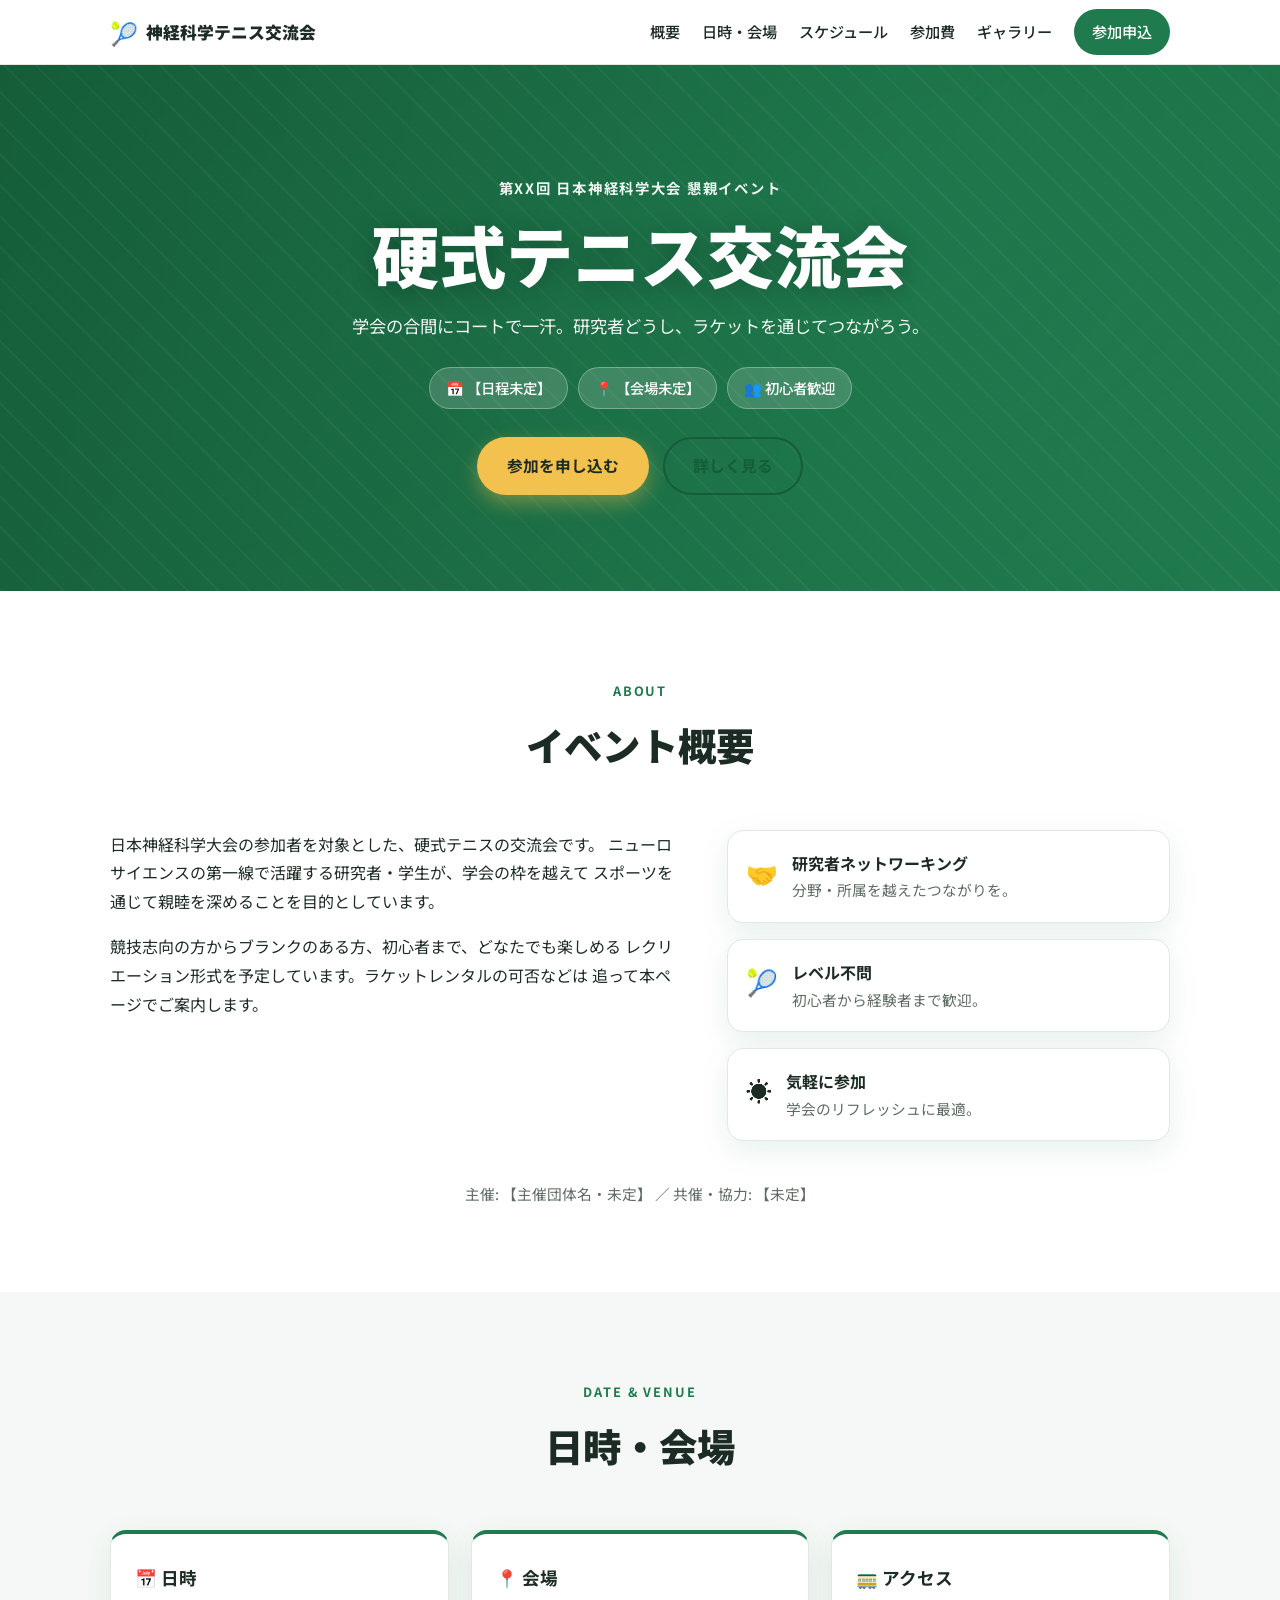
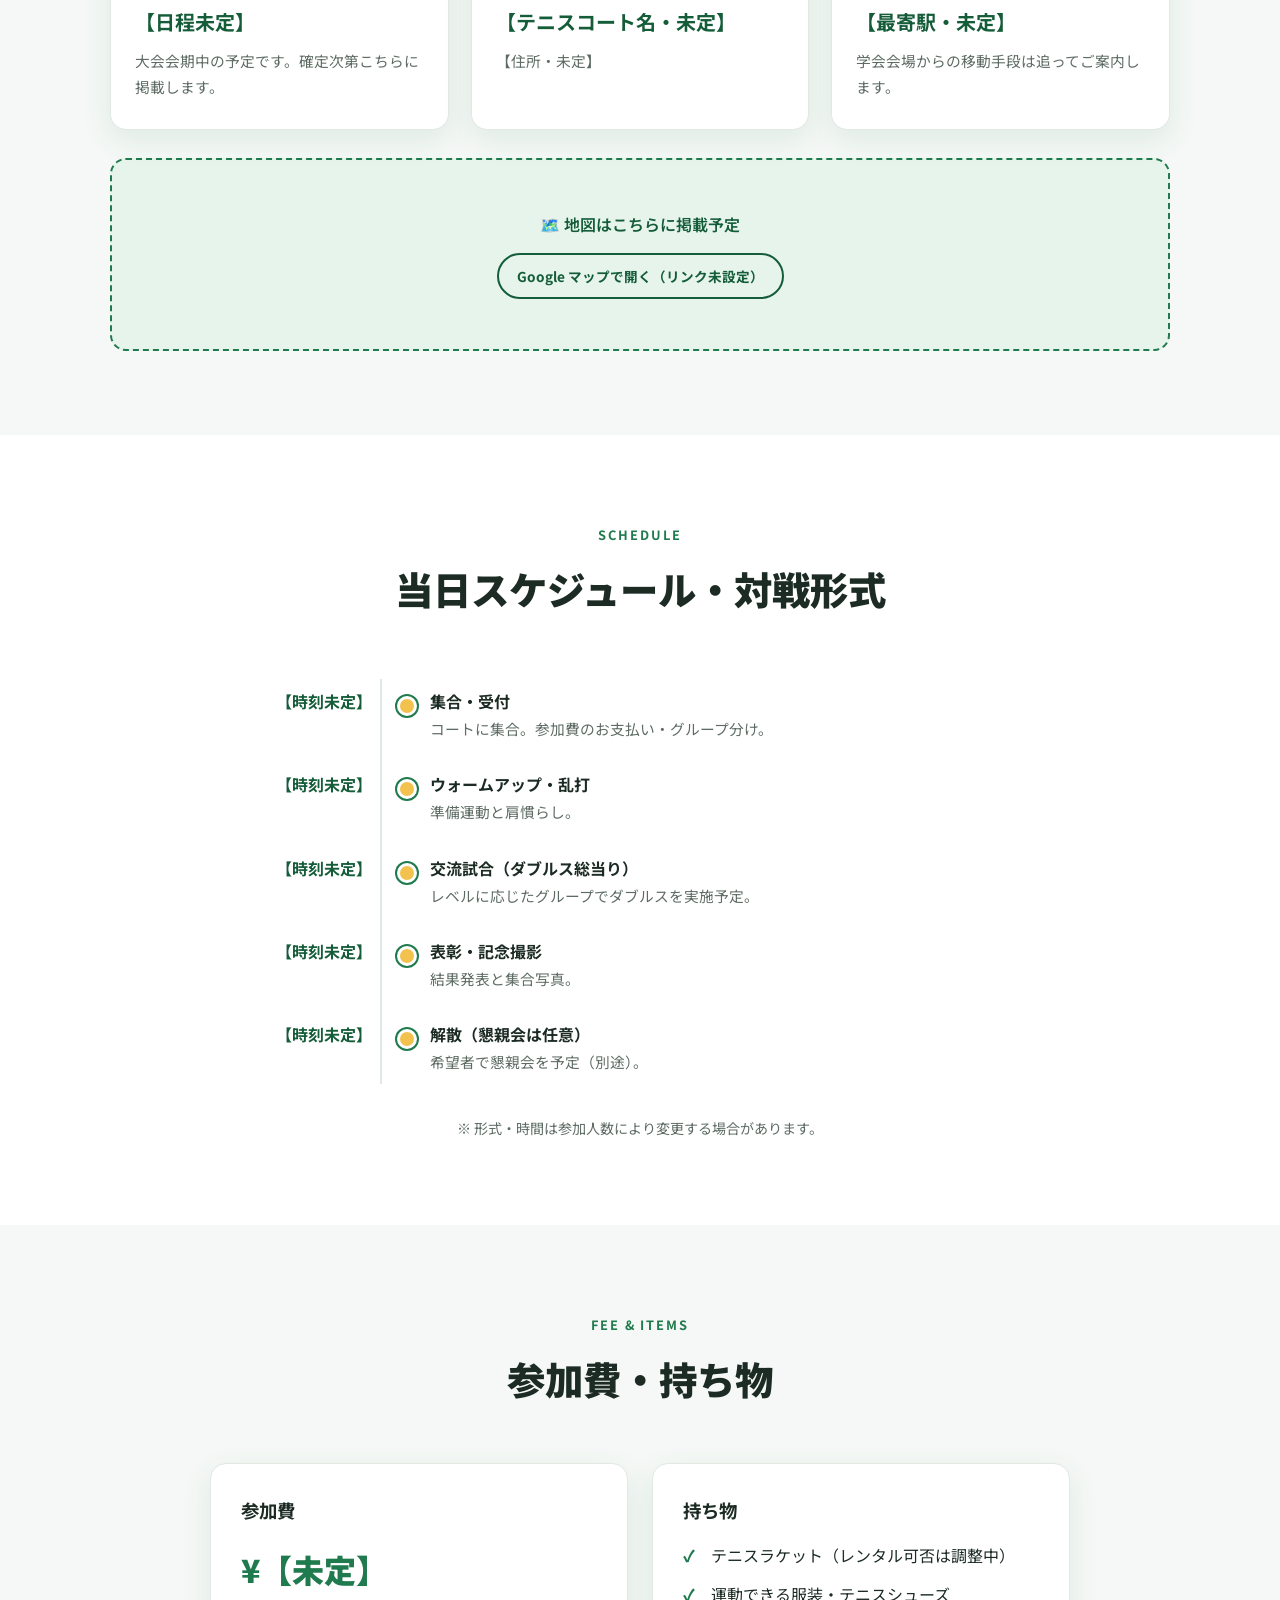
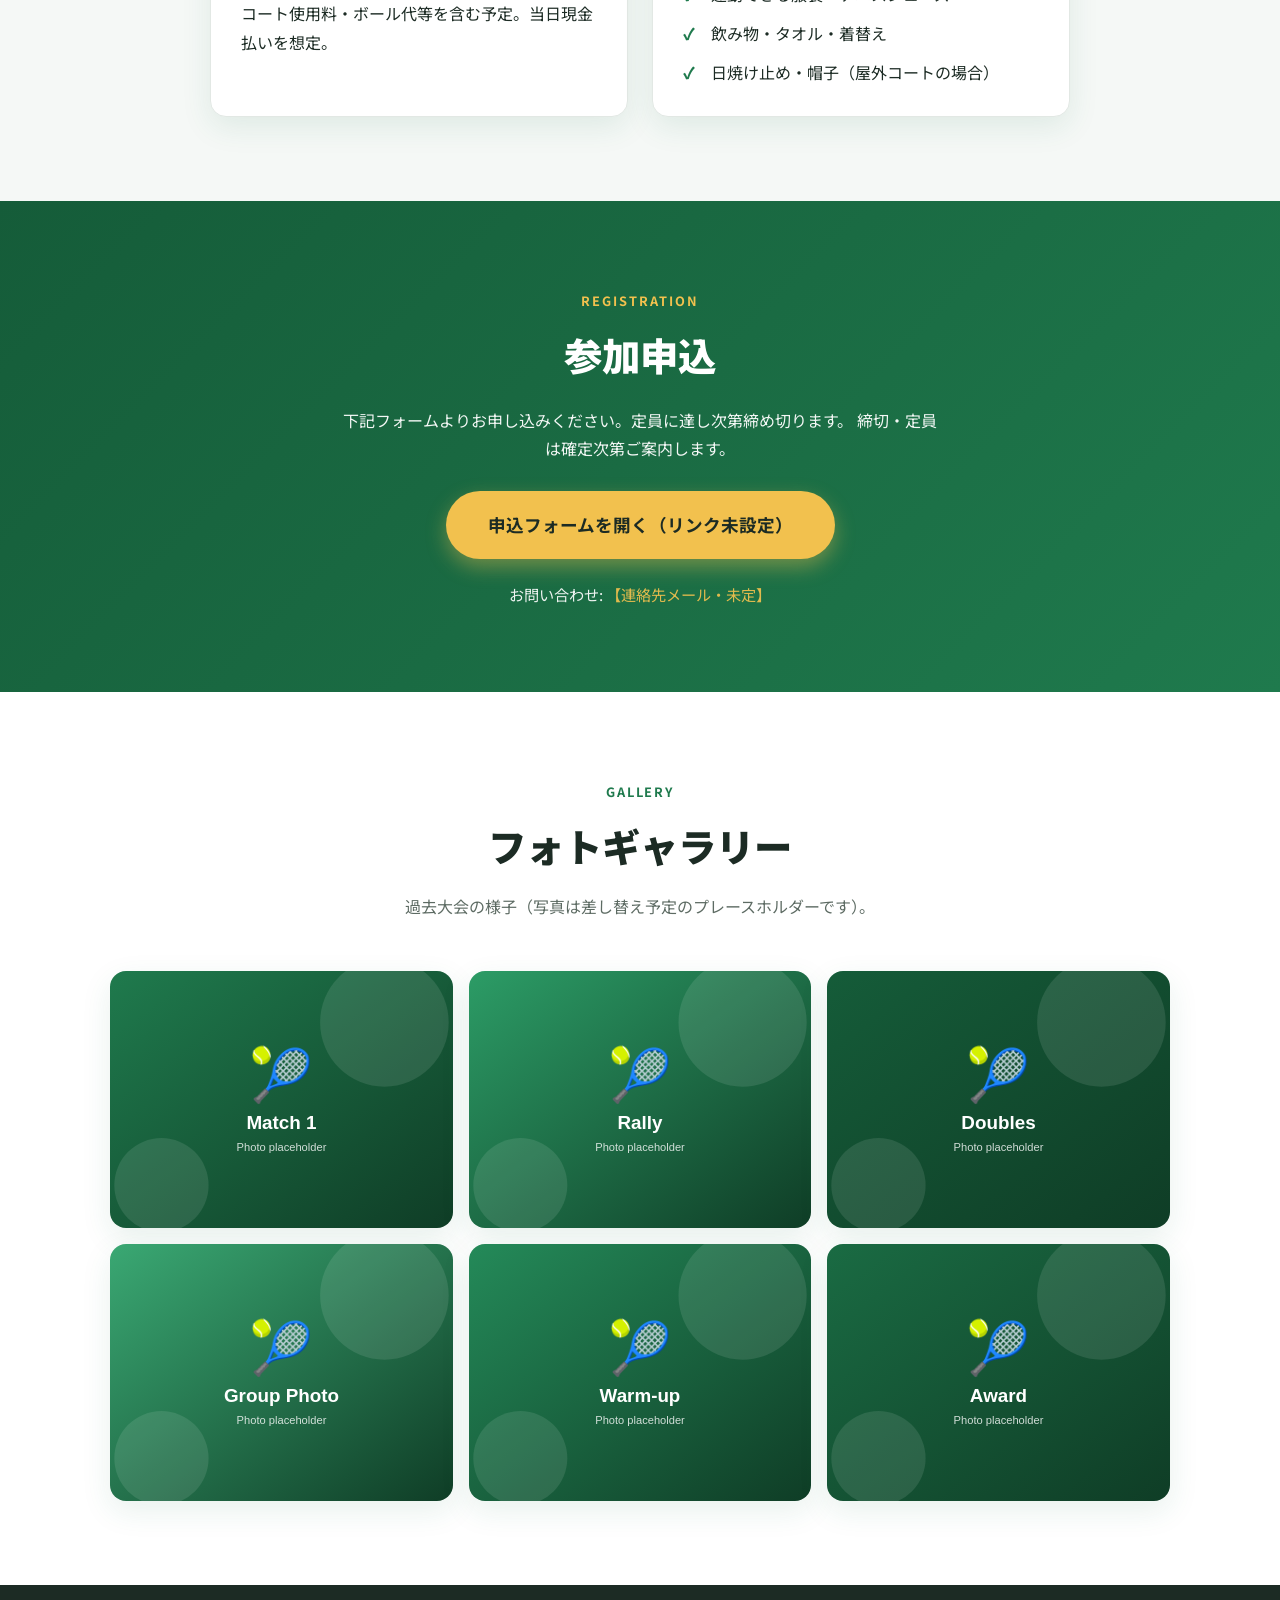
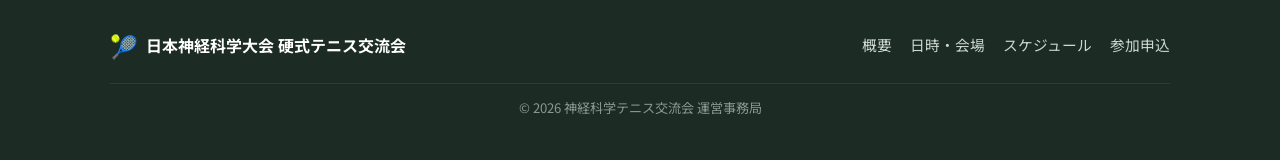
==== index.html @ 487764d1 "Initial site: JNS tennis exchange event HP" ====
<!DOCTYPE html>
<html lang="ja">
<head>
  <meta charset="UTF-8" />
  <meta name="viewport" content="width=device-width, initial-scale=1.0" />
  <meta name="description" content="日本神経科学大会 硬式テニス交流会の公式案内ページ。日時・会場・参加申込はこちらから。" />
  <title>日本神経科学大会 硬式テニス交流会</title>
  <link rel="preconnect" href="https://fonts.googleapis.com" />
  <link rel="preconnect" href="https://fonts.gstatic.com" crossorigin />
  <link href="https://fonts.googleapis.com/css2?family=Noto+Sans+JP:wght@400;500;700;900&display=swap" rel="stylesheet" />
  <link rel="stylesheet" href="css/style.css" />
</head>
<body>
  <!-- ===== Header / Nav ===== -->
  <header class="site-header" id="top">
    <div class="container nav-bar">
      <a href="#top" class="brand">
        <span class="brand-mark">🎾</span>
        <span class="brand-text">神経科学テニス交流会</span>
      </a>
      <button class="nav-toggle" id="navToggle" aria-label="メニューを開く" aria-expanded="false">
        <span></span><span></span><span></span>
      </button>
      <nav class="nav-menu" id="navMenu">
        <a href="#about">概要</a>
        <a href="#access">日時・会場</a>
        <a href="#schedule">スケジュール</a>
        <a href="#fee">参加費</a>
        <a href="#gallery">ギャラリー</a>
        <a href="#register" class="nav-cta">参加申込</a>
      </nav>
    </div>
  </header>

  <!-- ===== Hero ===== -->
  <section class="hero">
    <div class="hero-overlay"></div>
    <div class="container hero-content">
      <p class="hero-kicker">第XX回 日本神経科学大会 懇親イベント</p>
      <h1 class="hero-title">硬式テニス交流会</h1>
      <p class="hero-sub">学会の合間にコートで一汗。研究者どうし、ラケットを通じてつながろう。</p>
      <div class="hero-meta">
        <span class="hero-chip">📅 【日程未定】</span>
        <span class="hero-chip">📍 【会場未定】</span>
        <span class="hero-chip">👥 初心者歓迎</span>
      </div>
      <div class="hero-actions">
        <a href="#register" class="btn btn-primary">参加を申し込む</a>
        <a href="#about" class="btn btn-ghost">詳しく見る</a>
      </div>
    </div>
  </section>

  <main>
    <!-- ===== About ===== -->
    <section id="about" class="section">
      <div class="container">
        <div class="section-head">
          <span class="section-label">About</span>
          <h2 class="section-title">イベント概要</h2>
        </div>
        <div class="about-grid">
          <div class="about-lead">
            <p>
              日本神経科学大会の参加者を対象とした、硬式テニスの交流会です。
              ニューロサイエンスの第一線で活躍する研究者・学生が、学会の枠を越えて
              スポーツを通じて親睦を深めることを目的としています。
            </p>
            <p>
              競技志向の方からブランクのある方、初心者まで、どなたでも楽しめる
              レクリエーション形式を予定しています。ラケットレンタルの可否などは
              追って本ページでご案内します。
            </p>
          </div>
          <ul class="about-points">
            <li><span class="point-ico">🤝</span><div><strong>研究者ネットワーキング</strong><p>分野・所属を越えたつながりを。</p></div></li>
            <li><span class="point-ico">🎾</span><div><strong>レベル不問</strong><p>初心者から経験者まで歓迎。</p></div></li>
            <li><span class="point-ico">☀️</span><div><strong>気軽に参加</strong><p>学会のリフレッシュに最適。</p></div></li>
          </ul>
        </div>
        <p class="organizer">主催: 【主催団体名・未定】 ／ 共催・協力: 【未定】</p>
      </div>
    </section>

    <!-- ===== Date & Venue ===== -->
    <section id="access" class="section section-alt">
      <div class="container">
        <div class="section-head">
          <span class="section-label">Date &amp; Venue</span>
          <h2 class="section-title">日時・会場</h2>
        </div>
        <div class="info-cards">
          <div class="info-card">
            <h3>📅 日時</h3>
            <p class="info-big">【日程未定】</p>
            <p>大会会期中の予定です。確定次第こちらに掲載します。</p>
          </div>
          <div class="info-card">
            <h3>📍 会場</h3>
            <p class="info-big">【テニスコート名・未定】</p>
            <p>【住所・未定】</p>
          </div>
          <div class="info-card">
            <h3>🚃 アクセス</h3>
            <p class="info-big">【最寄駅・未定】</p>
            <p>学会会場からの移動手段は追ってご案内します。</p>
          </div>
        </div>
        <div class="map-frame">
          <div class="map-placeholder">
            <span>🗺️ 地図はこちらに掲載予定</span>
            <a href="#" class="btn btn-ghost btn-sm" data-placeholder>Google マップで開く（リンク未設定）</a>
          </div>
        </div>
      </div>
    </section>

    <!-- ===== Schedule ===== -->
    <section id="schedule" class="section">
      <div class="container">
        <div class="section-head">
          <span class="section-label">Schedule</span>
          <h2 class="section-title">当日スケジュール・対戦形式</h2>
        </div>
        <ol class="timeline">
          <li>
            <span class="tl-time">【時刻未定】</span>
            <div class="tl-body"><strong>集合・受付</strong><p>コートに集合。参加費のお支払い・グループ分け。</p></div>
          </li>
          <li>
            <span class="tl-time">【時刻未定】</span>
            <div class="tl-body"><strong>ウォームアップ・乱打</strong><p>準備運動と肩慣らし。</p></div>
          </li>
          <li>
            <span class="tl-time">【時刻未定】</span>
            <div class="tl-body"><strong>交流試合（ダブルス総当り）</strong><p>レベルに応じたグループでダブルスを実施予定。</p></div>
          </li>
          <li>
            <span class="tl-time">【時刻未定】</span>
            <div class="tl-body"><strong>表彰・記念撮影</strong><p>結果発表と集合写真。</p></div>
          </li>
          <li>
            <span class="tl-time">【時刻未定】</span>
            <div class="tl-body"><strong>解散（懇親会は任意）</strong><p>希望者で懇親会を予定（別途）。</p></div>
          </li>
        </ol>
        <p class="note">※ 形式・時間は参加人数により変更する場合があります。</p>
      </div>
    </section>

    <!-- ===== Fee ===== -->
    <section id="fee" class="section section-alt">
      <div class="container">
        <div class="section-head">
          <span class="section-label">Fee &amp; Items</span>
          <h2 class="section-title">参加費・持ち物</h2>
        </div>
        <div class="fee-grid">
          <div class="fee-card">
            <h3>参加費</h3>
            <p class="fee-amount">¥【未定】</p>
            <p>コート使用料・ボール代等を含む予定。当日現金払いを想定。</p>
          </div>
          <div class="fee-card">
            <h3>持ち物</h3>
            <ul class="check-list">
              <li>テニスラケット（レンタル可否は調整中）</li>
              <li>運動できる服装・テニスシューズ</li>
              <li>飲み物・タオル・着替え</li>
              <li>日焼け止め・帽子（屋外コートの場合）</li>
            </ul>
          </div>
        </div>
      </div>
    </section>

    <!-- ===== Register ===== -->
    <section id="register" class="section section-cta">
      <div class="container register-inner">
        <span class="section-label light">Registration</span>
        <h2 class="section-title light">参加申込</h2>
        <p class="register-lead">
          下記フォームよりお申し込みください。定員に達し次第締め切ります。
          締切・定員は確定次第ご案内します。
        </p>
        <a href="#" class="btn btn-primary btn-lg" data-placeholder>申込フォームを開く（リンク未設定）</a>
        <p class="contact">
          お問い合わせ: <a href="mailto:example@example.com" data-placeholder>【連絡先メール・未定】</a>
        </p>
      </div>
    </section>

    <!-- ===== Gallery ===== -->
    <section id="gallery" class="section">
      <div class="container">
        <div class="section-head">
          <span class="section-label">Gallery</span>
          <h2 class="section-title">フォトギャラリー</h2>
          <p class="section-desc">過去大会の様子（写真は差し替え予定のプレースホルダーです）。</p>
        </div>
        <div class="gallery-grid">
          <button class="gallery-item" data-full="images/gallery-1.svg"><img src="images/gallery-1.svg" alt="過去大会の様子1" loading="lazy" /></button>
          <button class="gallery-item" data-full="images/gallery-2.svg"><img src="images/gallery-2.svg" alt="過去大会の様子2" loading="lazy" /></button>
          <button class="gallery-item" data-full="images/gallery-3.svg"><img src="images/gallery-3.svg" alt="過去大会の様子3" loading="lazy" /></button>
          <button class="gallery-item" data-full="images/gallery-4.svg"><img src="images/gallery-4.svg" alt="過去大会の様子4" loading="lazy" /></button>
          <button class="gallery-item" data-full="images/gallery-5.svg"><img src="images/gallery-5.svg" alt="過去大会の様子5" loading="lazy" /></button>
          <button class="gallery-item" data-full="images/gallery-6.svg"><img src="images/gallery-6.svg" alt="過去大会の様子6" loading="lazy" /></button>
        </div>
      </div>
    </section>
  </main>

  <!-- ===== Footer ===== -->
  <footer class="site-footer">
    <div class="container footer-inner">
      <div class="footer-brand">
        <span class="brand-mark">🎾</span>
        <span>日本神経科学大会 硬式テニス交流会</span>
      </div>
      <nav class="footer-nav">
        <a href="#about">概要</a>
        <a href="#access">日時・会場</a>
        <a href="#schedule">スケジュール</a>
        <a href="#register">参加申込</a>
      </nav>
      <p class="copyright">&copy; <span id="year"></span> 神経科学テニス交流会 運営事務局</p>
    </div>
  </footer>

  <!-- ===== Lightbox ===== -->
  <div class="lightbox" id="lightbox" aria-hidden="true">
    <button class="lightbox-close" id="lightboxClose" aria-label="閉じる">&times;</button>
    <img src="" alt="拡大表示" id="lightboxImg" />
  </div>

  <script src="js/main.js"></script>
</body>
</html>
---- css/style.css ----
:root {
  --green: #1f7a4d;
  --green-dark: #155c39;
  --green-light: #e6f4ec;
  --accent: #f2c14e;
  --accent-dark: #e0a92e;
  --ink: #1c2b24;
  --muted: #5d6b63;
  --bg: #ffffff;
  --bg-alt: #f5f8f6;
  --line: #e2e8e4;
  --radius: 16px;
  --shadow: 0 10px 30px rgba(31, 122, 77, 0.10);
  --maxw: 1100px;
}

* { box-sizing: border-box; margin: 0; padding: 0; }

html { scroll-behavior: smooth; scroll-padding-top: 72px; }

body {
  font-family: "Noto Sans JP", system-ui, sans-serif;
  color: var(--ink);
  background: var(--bg);
  line-height: 1.8;
  -webkit-font-smoothing: antialiased;
}

img { max-width: 100%; display: block; }
a { color: var(--green); text-decoration: none; }

.container { width: 100%; max-width: var(--maxw); margin: 0 auto; padding: 0 20px; }

/* ===== Buttons ===== */
.btn {
  display: inline-flex; align-items: center; justify-content: center;
  gap: 8px; padding: 13px 28px; border-radius: 999px;
  font-weight: 700; font-size: 0.98rem; cursor: pointer;
  border: 2px solid transparent; transition: transform .15s ease, box-shadow .15s ease, background .15s ease;
}
.btn:hover { transform: translateY(-2px); }
.btn-primary { background: var(--accent); color: var(--ink); box-shadow: 0 8px 20px rgba(242, 193, 78, .4); }
.btn-primary:hover { background: var(--accent-dark); }
.btn-ghost { background: transparent; border-color: currentColor; color: var(--green-dark); }
.btn-ghost:hover { background: var(--green-light); }
.btn-lg { padding: 16px 40px; font-size: 1.1rem; }
.btn-sm { padding: 9px 18px; font-size: 0.85rem; }

/* ===== Header ===== */
.site-header {
  position: sticky; top: 0; z-index: 50;
  background: rgba(255, 255, 255, .92);
  backdrop-filter: blur(10px);
  border-bottom: 1px solid var(--line);
}
.nav-bar { display: flex; align-items: center; justify-content: space-between; height: 64px; }
.brand { display: flex; align-items: center; gap: 8px; font-weight: 900; color: var(--ink); font-size: 1.05rem; }
.brand-mark { font-size: 1.4rem; }
.nav-menu { display: flex; align-items: center; gap: 22px; }
.nav-menu a { color: var(--ink); font-weight: 500; font-size: 0.95rem; }
.nav-menu a:hover { color: var(--green); }
.nav-cta {
  background: var(--green); color: #fff !important; padding: 9px 18px; border-radius: 999px;
}
.nav-cta:hover { background: var(--green-dark); }

.nav-toggle { display: none; flex-direction: column; gap: 5px; background: none; border: 0; cursor: pointer; padding: 8px; }
.nav-toggle span { width: 24px; height: 2px; background: var(--ink); border-radius: 2px; transition: .25s; }
.nav-toggle.open span:nth-child(1) { transform: translateY(7px) rotate(45deg); }
.nav-toggle.open span:nth-child(2) { opacity: 0; }
.nav-toggle.open span:nth-child(3) { transform: translateY(-7px) rotate(-45deg); }

/* ===== Hero ===== */
.hero {
  position: relative; color: #fff; text-align: center;
  background:
    linear-gradient(135deg, rgba(21, 92, 57, .85), rgba(31, 122, 77, .7)),
    radial-gradient(circle at 70% 20%, #2c9c66, #155c39);
  padding: 110px 0 96px;
  overflow: hidden;
}
.hero::after {
  content: ""; position: absolute; inset: 0;
  background-image:
    repeating-linear-gradient(45deg, rgba(255,255,255,.04) 0 2px, transparent 2px 22px);
  pointer-events: none;
}
.hero-content { position: relative; z-index: 1; }
.hero-kicker { letter-spacing: .12em; font-weight: 700; opacity: .92; margin-bottom: 14px; font-size: .9rem; }
.hero-title {
  font-size: clamp(2.4rem, 7vw, 4.2rem); font-weight: 900; line-height: 1.15;
  text-shadow: 0 4px 24px rgba(0,0,0,.25);
}
.hero-sub { margin: 18px auto 0; max-width: 620px; font-size: 1.08rem; opacity: .95; }
.hero-meta { display: flex; flex-wrap: wrap; gap: 10px; justify-content: center; margin: 26px 0 6px; }
.hero-chip {
  background: rgba(255,255,255,.16); border: 1px solid rgba(255,255,255,.3);
  padding: 7px 16px; border-radius: 999px; font-size: .9rem; font-weight: 500;
}
.hero-actions { display: flex; gap: 14px; justify-content: center; flex-wrap: wrap; margin-top: 28px; }

/* ===== Sections ===== */
.section { padding: 84px 0; }
.section-alt { background: var(--bg-alt); }
.section-head { text-align: center; max-width: 700px; margin: 0 auto 50px; }
.section-label {
  display: inline-block; letter-spacing: .15em; text-transform: uppercase;
  color: var(--green); font-weight: 700; font-size: .8rem; margin-bottom: 8px;
}
.section-label.light { color: var(--accent); }
.section-title { font-size: clamp(1.7rem, 4vw, 2.4rem); font-weight: 900; }
.section-title.light { color: #fff; }
.section-desc { color: var(--muted); margin-top: 12px; }

/* ===== About ===== */
.about-grid { display: grid; grid-template-columns: 1.3fr 1fr; gap: 40px; align-items: start; }
.about-lead p + p { margin-top: 16px; }
.about-points { list-style: none; display: grid; gap: 16px; }
.about-points li {
  display: flex; gap: 14px; background: var(--bg); border: 1px solid var(--line);
  padding: 18px; border-radius: var(--radius); box-shadow: var(--shadow);
}
.point-ico { font-size: 1.6rem; }
.about-points strong { display: block; }
.about-points p { color: var(--muted); font-size: .92rem; }
.organizer { text-align: center; margin-top: 40px; color: var(--muted); font-size: .92rem; }

/* ===== Info cards ===== */
.info-cards { display: grid; grid-template-columns: repeat(3, 1fr); gap: 22px; }
.info-card {
  background: var(--bg); border: 1px solid var(--line); border-radius: var(--radius);
  padding: 28px 24px; box-shadow: var(--shadow); border-top: 4px solid var(--green);
}
.info-card h3 { font-size: 1.1rem; margin-bottom: 10px; }
.info-big { font-size: 1.25rem; font-weight: 700; color: var(--green-dark); margin-bottom: 8px; }
.info-card p:last-child { color: var(--muted); font-size: .92rem; }
.map-frame { margin-top: 28px; }
.map-placeholder {
  display: flex; flex-direction: column; align-items: center; justify-content: center; gap: 14px;
  background: var(--green-light); border: 2px dashed var(--green);
  border-radius: var(--radius); padding: 50px 20px; color: var(--green-dark); font-weight: 600;
}

/* ===== Timeline ===== */
.timeline { list-style: none; max-width: 760px; margin: 0 auto; position: relative; }
.timeline::before {
  content: ""; position: absolute; left: 120px; top: 6px; bottom: 6px; width: 2px; background: var(--line);
}
.timeline li { display: grid; grid-template-columns: 120px 1fr; gap: 24px; padding: 14px 0; position: relative; }
.tl-time { font-weight: 700; color: var(--green-dark); text-align: right; padding-right: 8px; }
.tl-body { position: relative; padding-left: 26px; }
.tl-body::before {
  content: ""; position: absolute; left: -7px; top: 9px; width: 14px; height: 14px;
  background: var(--accent); border: 3px solid #fff; border-radius: 50%; box-shadow: 0 0 0 2px var(--green);
}
.tl-body strong { display: block; }
.tl-body p { color: var(--muted); font-size: .92rem; }
.note { text-align: center; color: var(--muted); margin-top: 26px; font-size: .88rem; }

/* ===== Fee ===== */
.fee-grid { display: grid; grid-template-columns: 1fr 1fr; gap: 24px; max-width: 860px; margin: 0 auto; }
.fee-card { background: var(--bg); border: 1px solid var(--line); border-radius: var(--radius); padding: 30px; box-shadow: var(--shadow); }
.fee-card h3 { margin-bottom: 14px; font-size: 1.15rem; }
.fee-amount { font-size: 2rem; font-weight: 900; color: var(--green); }
.check-list { list-style: none; display: grid; gap: 10px; }
.check-list li { position: relative; padding-left: 28px; }
.check-list li::before { content: "✓"; position: absolute; left: 0; color: var(--green); font-weight: 900; }

/* ===== Register CTA ===== */
.section-cta {
  background: linear-gradient(135deg, var(--green-dark), var(--green));
  text-align: center; color: #fff;
}
.register-inner { max-width: 640px; margin: 0 auto; }
.register-lead { margin: 16px auto 28px; opacity: .95; }
.contact { margin-top: 22px; font-size: .95rem; opacity: .92; }
.contact a { color: var(--accent); }

/* ===== Gallery ===== */
.gallery-grid { display: grid; grid-template-columns: repeat(3, 1fr); gap: 16px; }
.gallery-item {
  padding: 0; border: 0; cursor: pointer; border-radius: var(--radius); overflow: hidden;
  background: var(--bg-alt); box-shadow: var(--shadow); aspect-ratio: 4 / 3;
}
.gallery-item img { width: 100%; height: 100%; object-fit: cover; transition: transform .35s ease; }
.gallery-item:hover img { transform: scale(1.06); }

/* ===== Footer ===== */
.site-footer { background: var(--ink); color: #cdd8d1; padding: 40px 0; }
.footer-inner { display: flex; flex-wrap: wrap; gap: 18px; align-items: center; justify-content: space-between; }
.footer-brand { display: flex; align-items: center; gap: 8px; font-weight: 700; color: #fff; }
.footer-nav { display: flex; gap: 18px; flex-wrap: wrap; }
.footer-nav a { color: #cdd8d1; font-size: .92rem; }
.footer-nav a:hover { color: var(--accent); }
.copyright { width: 100%; text-align: center; font-size: .82rem; color: #8a9890; padding-top: 12px; border-top: 1px solid rgba(255,255,255,.08); }

/* ===== Lightbox ===== */
.lightbox {
  position: fixed; inset: 0; z-index: 100; display: none;
  align-items: center; justify-content: center; padding: 24px;
  background: rgba(8, 20, 14, .9); backdrop-filter: blur(4px);
}
.lightbox.open { display: flex; }
.lightbox img { max-width: 92vw; max-height: 86vh; border-radius: 12px; box-shadow: 0 20px 60px rgba(0,0,0,.5); }
.lightbox-close {
  position: absolute; top: 20px; right: 26px; background: none; border: 0; color: #fff;
  font-size: 2.6rem; line-height: 1; cursor: pointer;
}

/* ===== Responsive ===== */
@media (max-width: 860px) {
  .about-grid, .info-cards, .fee-grid { grid-template-columns: 1fr; }
  .gallery-grid { grid-template-columns: repeat(2, 1fr); }
}
@media (max-width: 680px) {
  .nav-toggle { display: flex; }
  .nav-menu {
    position: absolute; top: 64px; left: 0; right: 0;
    flex-direction: column; align-items: stretch; gap: 0;
    background: #fff; border-bottom: 1px solid var(--line);
    max-height: 0; overflow: hidden; transition: max-height .3s ease;
  }
  .nav-menu.open { max-height: 420px; }
  .nav-menu a { padding: 14px 20px; border-top: 1px solid var(--line); }
  .nav-cta { border-radius: 0; text-align: center; }
  .timeline::before { left: 92px; }
  .timeline li { grid-template-columns: 92px 1fr; gap: 14px; }
  .section { padding: 60px 0; }
}
@media (max-width: 420px) {
  .gallery-grid { grid-template-columns: 1fr; }
}
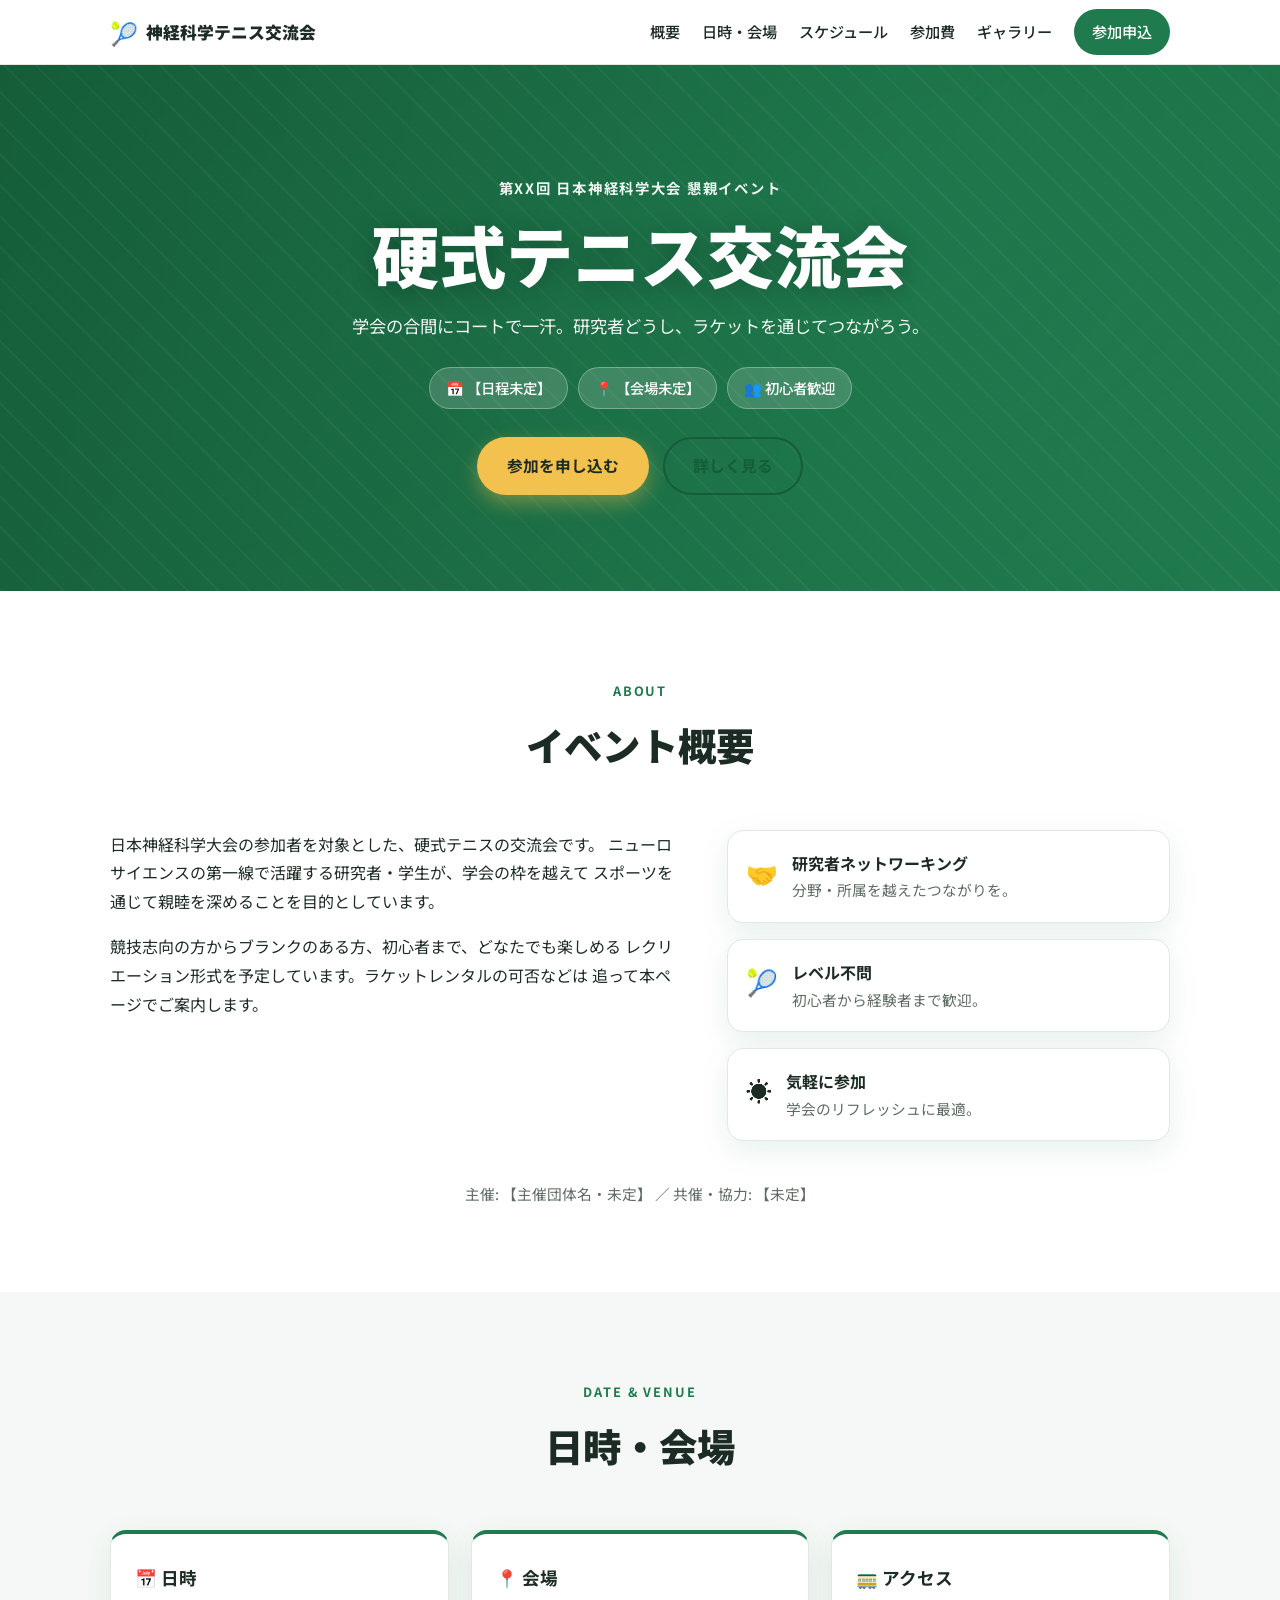
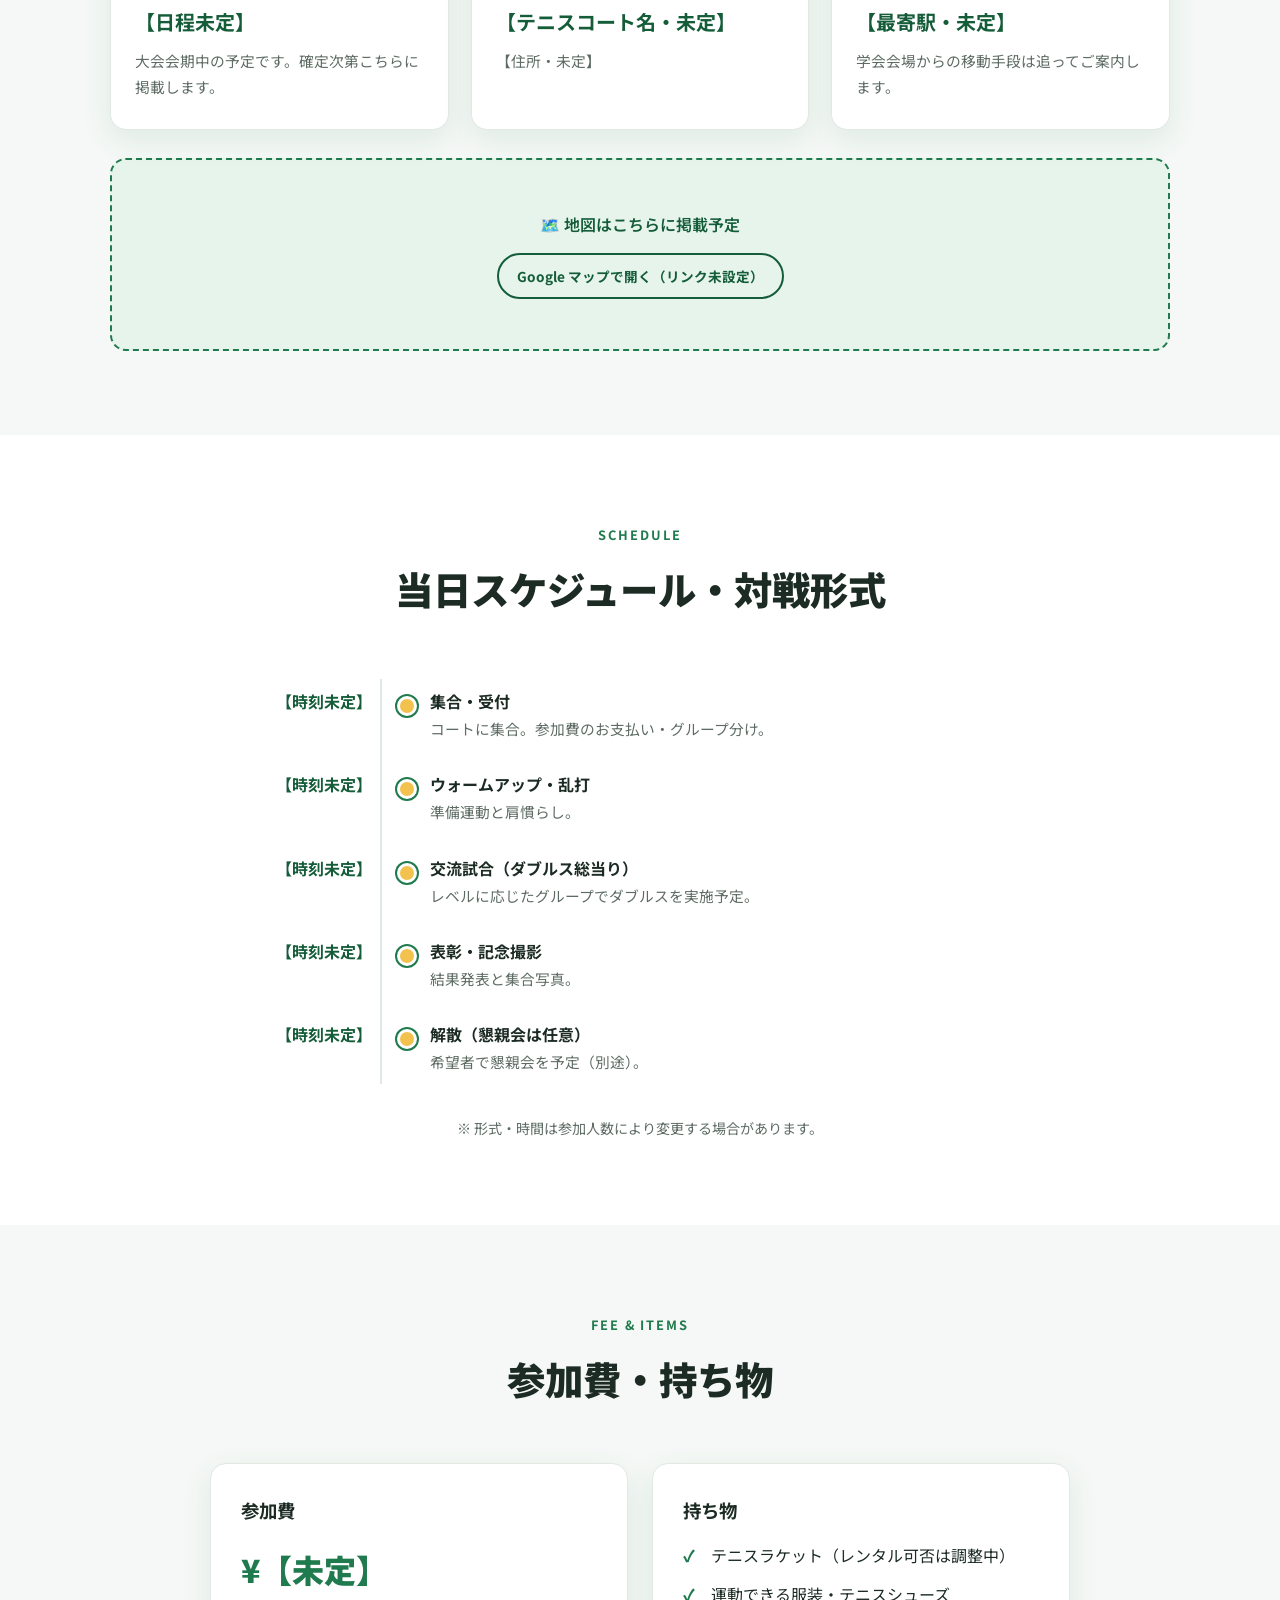
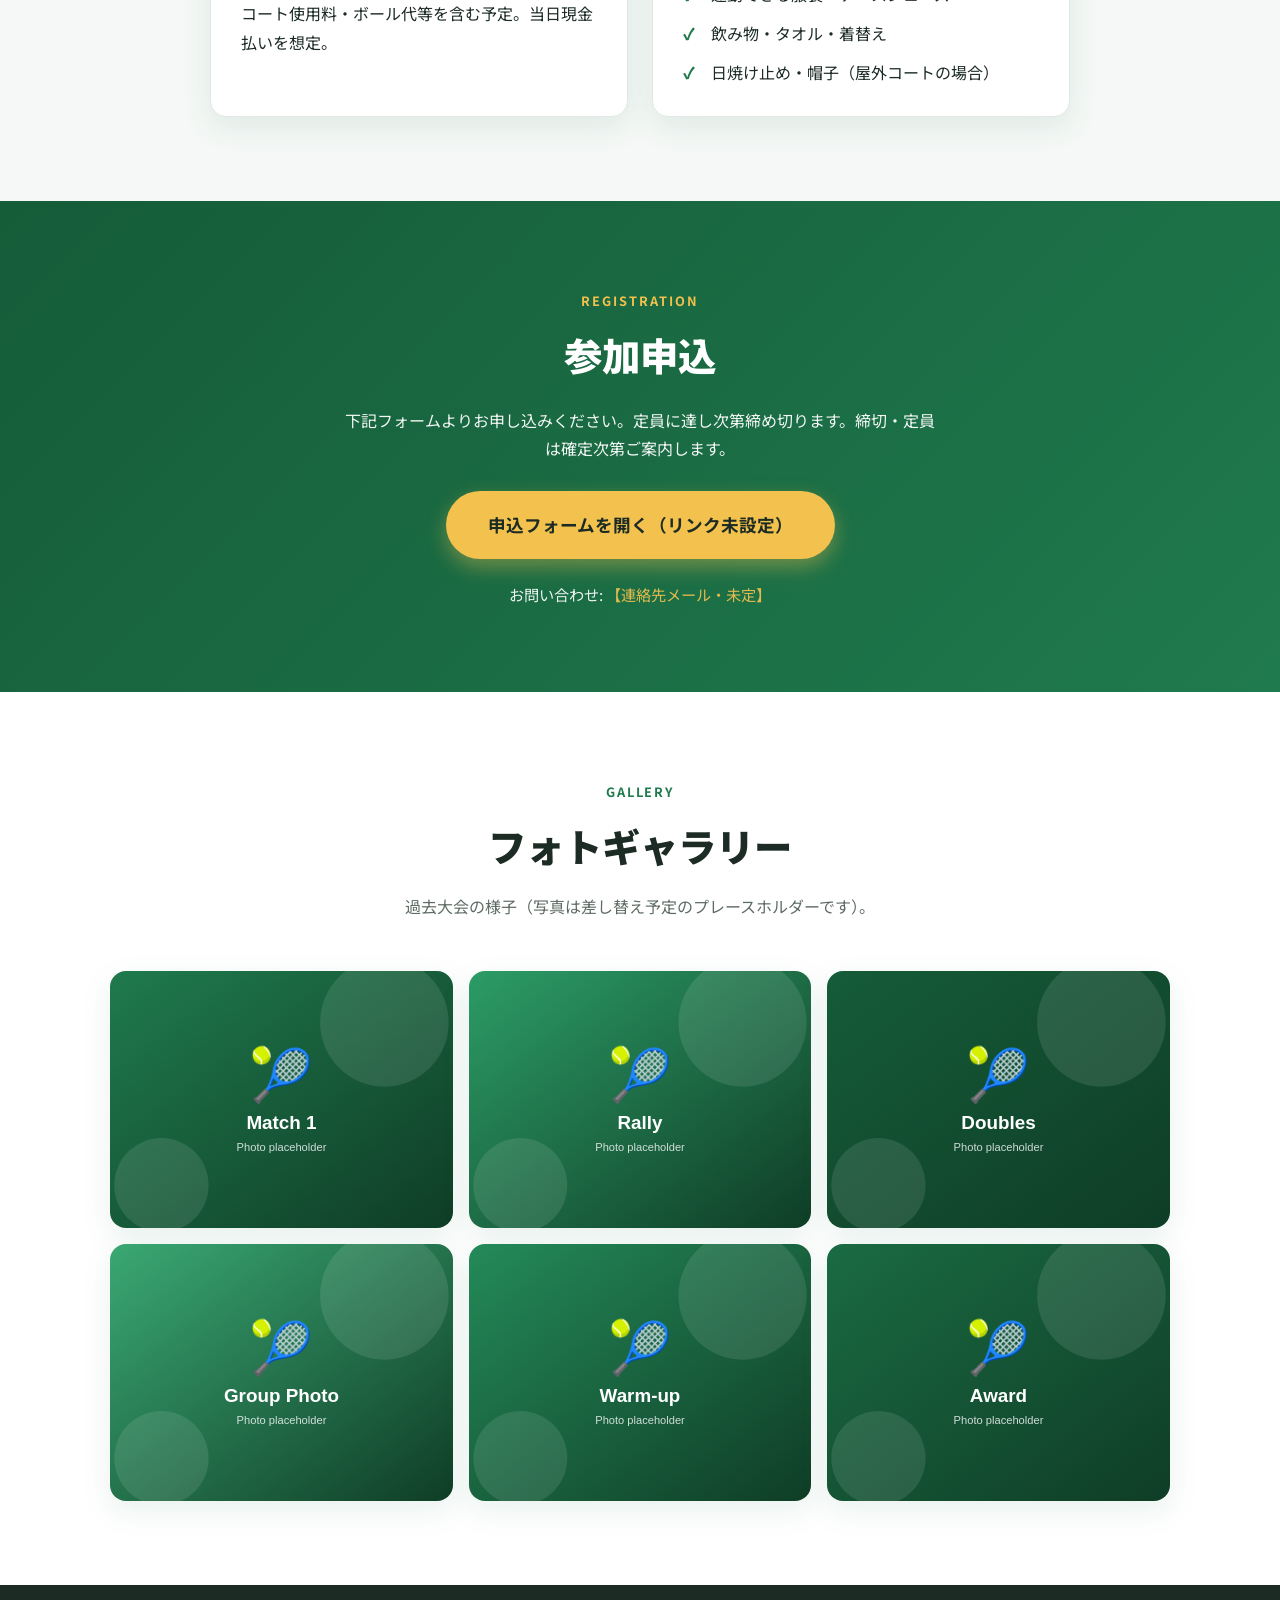
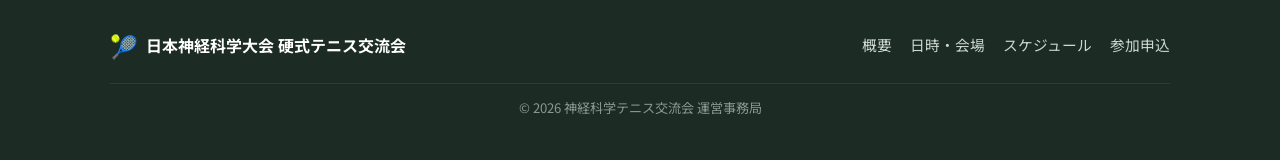
==== commit 19fa0c23: "content.yaml からサイトを生成するビルド方式を追加 HTML を直接編集せず content.yaml で内容を管理できるようにし、GitHub Pages 向けに生成済み index.h" ====
--- a/index.html
+++ b/index.html
@@ -61,16 +61,8 @@
         </div>
         <div class="about-grid">
           <div class="about-lead">
-            <p>
-              日本神経科学大会の参加者を対象とした、硬式テニスの交流会です。
-              ニューロサイエンスの第一線で活躍する研究者・学生が、学会の枠を越えて
-              スポーツを通じて親睦を深めることを目的としています。
-            </p>
-            <p>
-              競技志向の方からブランクのある方、初心者まで、どなたでも楽しめる
-              レクリエーション形式を予定しています。ラケットレンタルの可否などは
-              追って本ページでご案内します。
-            </p>
+            <p>日本神経科学大会の参加者を対象とした、硬式テニスの交流会です。 ニューロサイエンスの第一線で活躍する研究者・学生が、学会の枠を越えて スポーツを通じて親睦を深めることを目的としています。</p>
+            <p>競技志向の方からブランクのある方、初心者まで、どなたでも楽しめる レクリエーション形式を予定しています。ラケットレンタルの可否などは 追って本ページでご案内します。</p>
           </div>
           <ul class="about-points">
             <li><span class="point-ico">🤝</span><div><strong>研究者ネットワーキング</strong><p>分野・所属を越えたつながりを。</p></div></li>
@@ -179,10 +171,7 @@
       <div class="container register-inner">
         <span class="section-label light">Registration</span>
         <h2 class="section-title light">参加申込</h2>
-        <p class="register-lead">
-          下記フォームよりお申し込みください。定員に達し次第締め切ります。
-          締切・定員は確定次第ご案内します。
-        </p>
+        <p class="register-lead">下記フォームよりお申し込みください。定員に達し次第締め切ります。締切・定員は確定次第ご案内します。</p>
         <a href="#" class="btn btn-primary btn-lg" data-placeholder>申込フォームを開く（リンク未設定）</a>
         <p class="contact">
           お問い合わせ: <a href="mailto:example@example.com" data-placeholder>【連絡先メール・未定】</a>
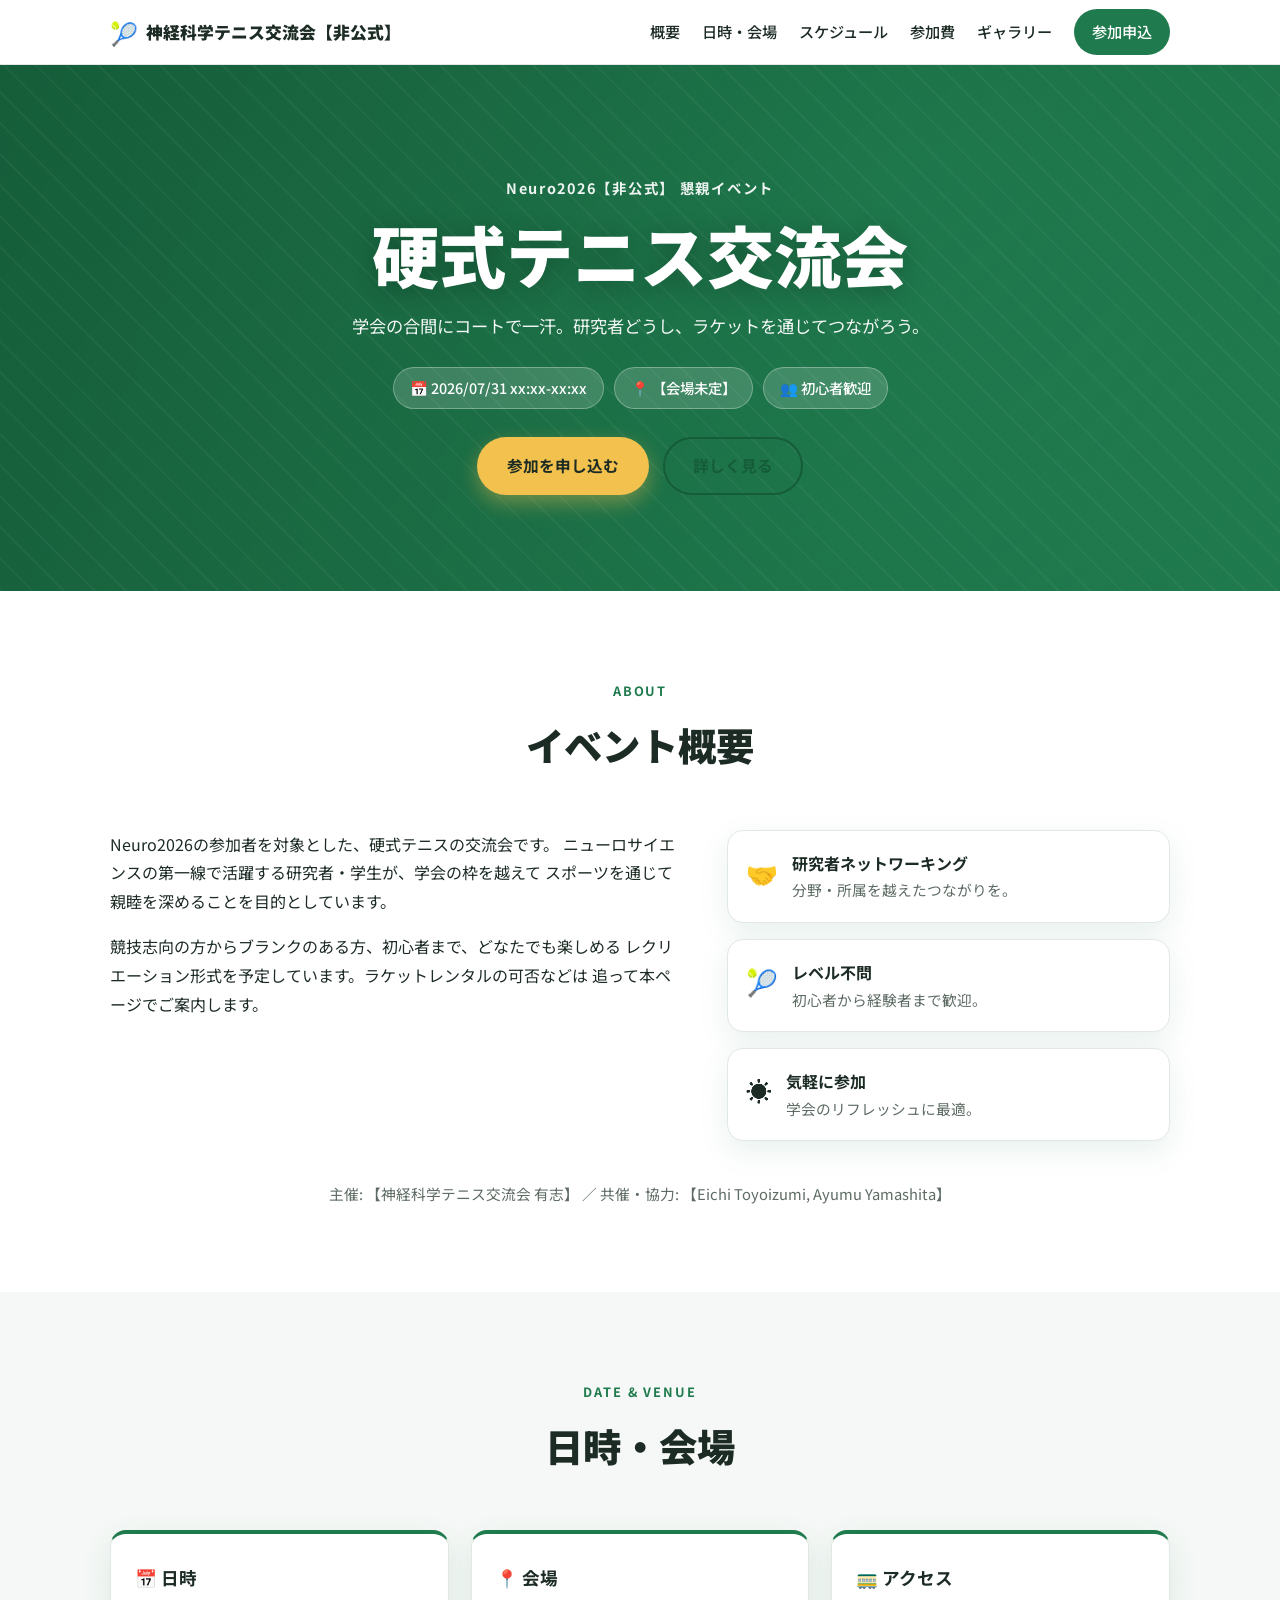
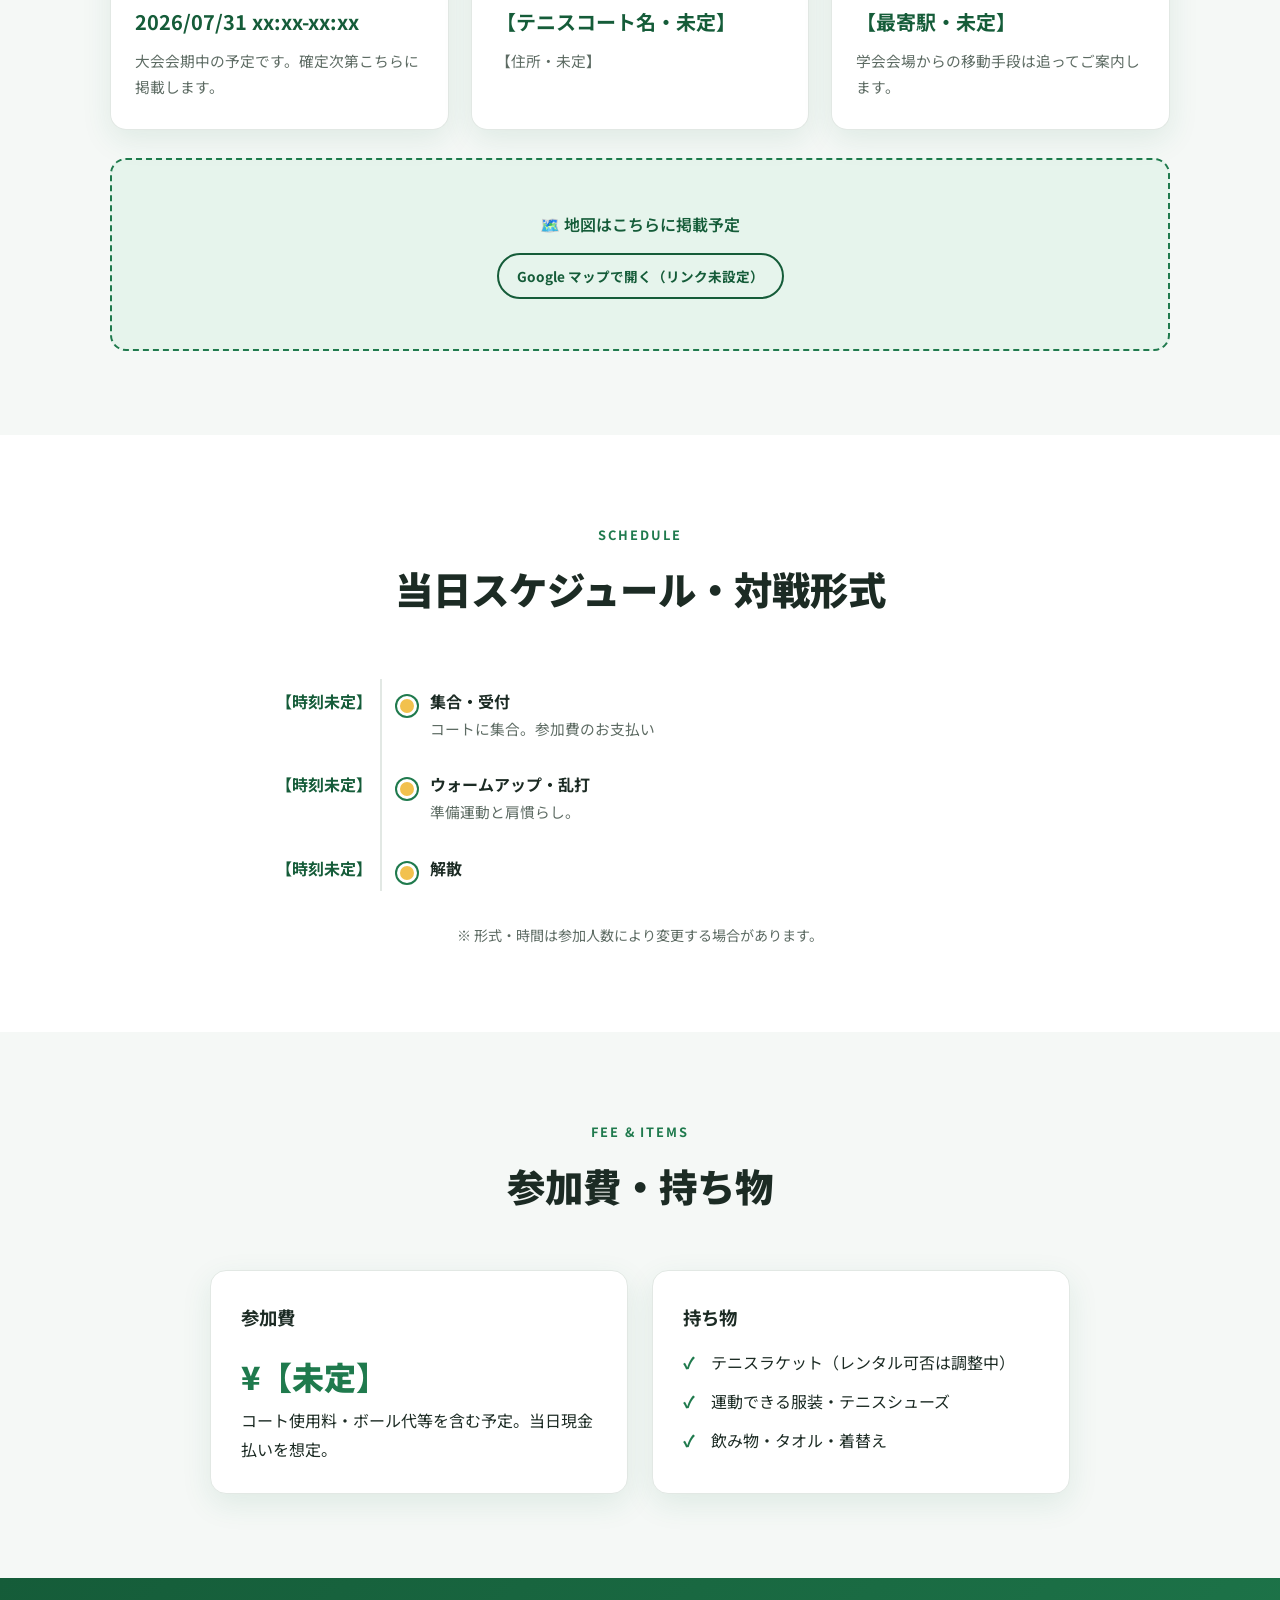
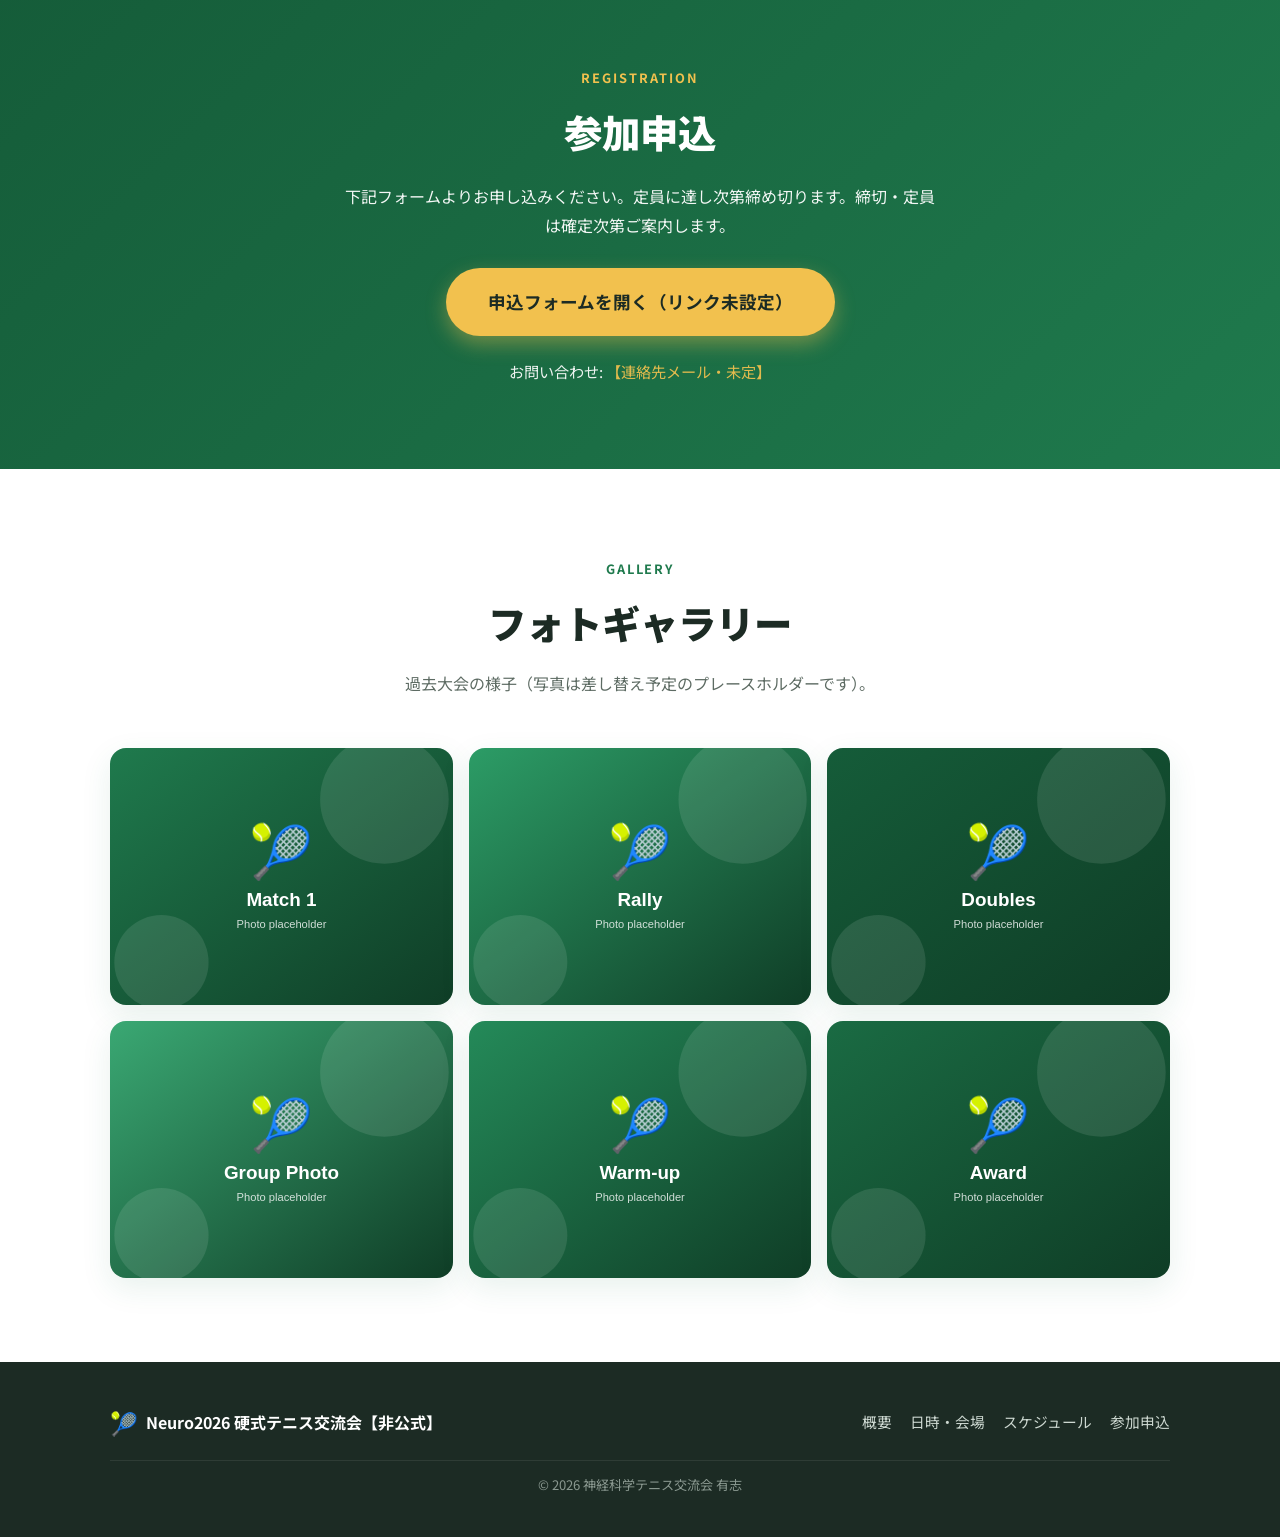
==== commit 7fa0cbeb: "Neuro2026 非公式イベント向けにサイト内容を更新 日程・主催者・スケジュールなどを content.yaml に反映し、生成済み index.html を更新。  Co-authored-by" ====
--- a/index.html
+++ b/index.html
@@ -3,8 +3,8 @@
 <head>
   <meta charset="UTF-8" />
   <meta name="viewport" content="width=device-width, initial-scale=1.0" />
-  <meta name="description" content="日本神経科学大会 硬式テニス交流会の公式案内ページ。日時・会場・参加申込はこちらから。" />
-  <title>日本神経科学大会 硬式テニス交流会</title>
+  <meta name="description" content="Neuro2026 硬式テニス交流会の案内ページ。日時・会場・参加申込はこちらから。" />
+  <title>Neuro2026 硬式テニス交流会【非公式】</title>
   <link rel="preconnect" href="https://fonts.googleapis.com" />
   <link rel="preconnect" href="https://fonts.gstatic.com" crossorigin />
   <link href="https://fonts.googleapis.com/css2?family=Noto+Sans+JP:wght@400;500;700;900&display=swap" rel="stylesheet" />
@@ -16,7 +16,7 @@
     <div class="container nav-bar">
       <a href="#top" class="brand">
         <span class="brand-mark">🎾</span>
-        <span class="brand-text">神経科学テニス交流会</span>
+        <span class="brand-text">神経科学テニス交流会【非公式】</span>
       </a>
       <button class="nav-toggle" id="navToggle" aria-label="メニューを開く" aria-expanded="false">
         <span></span><span></span><span></span>
@@ -36,11 +36,11 @@
   <section class="hero">
     <div class="hero-overlay"></div>
     <div class="container hero-content">
-      <p class="hero-kicker">第XX回 日本神経科学大会 懇親イベント</p>
+      <p class="hero-kicker">Neuro2026【非公式】 懇親イベント</p>
       <h1 class="hero-title">硬式テニス交流会</h1>
       <p class="hero-sub">学会の合間にコートで一汗。研究者どうし、ラケットを通じてつながろう。</p>
       <div class="hero-meta">
-        <span class="hero-chip">📅 【日程未定】</span>
+        <span class="hero-chip">📅 2026/07/31 xx:xx-xx:xx</span>
         <span class="hero-chip">📍 【会場未定】</span>
         <span class="hero-chip">👥 初心者歓迎</span>
       </div>
@@ -61,7 +61,7 @@
         </div>
         <div class="about-grid">
           <div class="about-lead">
-            <p>日本神経科学大会の参加者を対象とした、硬式テニスの交流会です。 ニューロサイエンスの第一線で活躍する研究者・学生が、学会の枠を越えて スポーツを通じて親睦を深めることを目的としています。</p>
+            <p>Neuro2026の参加者を対象とした、硬式テニスの交流会です。 ニューロサイエンスの第一線で活躍する研究者・学生が、学会の枠を越えて スポーツを通じて親睦を深めることを目的としています。</p>
             <p>競技志向の方からブランクのある方、初心者まで、どなたでも楽しめる レクリエーション形式を予定しています。ラケットレンタルの可否などは 追って本ページでご案内します。</p>
           </div>
           <ul class="about-points">
@@ -70,7 +70,7 @@
             <li><span class="point-ico">☀️</span><div><strong>気軽に参加</strong><p>学会のリフレッシュに最適。</p></div></li>
           </ul>
         </div>
-        <p class="organizer">主催: 【主催団体名・未定】 ／ 共催・協力: 【未定】</p>
+        <p class="organizer">主催: 【神経科学テニス交流会 有志】 ／ 共催・協力: 【Eichi Toyoizumi, Ayumu Yamashita】</p>
       </div>
     </section>
 
@@ -84,7 +84,7 @@
         <div class="info-cards">
           <div class="info-card">
             <h3>📅 日時</h3>
-            <p class="info-big">【日程未定】</p>
+            <p class="info-big">2026/07/31 xx:xx-xx:xx</p>
             <p>大会会期中の予定です。確定次第こちらに掲載します。</p>
           </div>
           <div class="info-card">
@@ -117,7 +117,7 @@
         <ol class="timeline">
           <li>
             <span class="tl-time">【時刻未定】</span>
-            <div class="tl-body"><strong>集合・受付</strong><p>コートに集合。参加費のお支払い・グループ分け。</p></div>
+            <div class="tl-body"><strong>集合・受付</strong><p>コートに集合。参加費のお支払い</p></div>
           </li>
           <li>
             <span class="tl-time">【時刻未定】</span>
@@ -125,15 +125,7 @@
           </li>
           <li>
             <span class="tl-time">【時刻未定】</span>
-            <div class="tl-body"><strong>交流試合（ダブルス総当り）</strong><p>レベルに応じたグループでダブルスを実施予定。</p></div>
-          </li>
-          <li>
-            <span class="tl-time">【時刻未定】</span>
-            <div class="tl-body"><strong>表彰・記念撮影</strong><p>結果発表と集合写真。</p></div>
-          </li>
-          <li>
-            <span class="tl-time">【時刻未定】</span>
-            <div class="tl-body"><strong>解散（懇親会は任意）</strong><p>希望者で懇親会を予定（別途）。</p></div>
+            <div class="tl-body"><strong>解散</strong><p></p></div>
           </li>
         </ol>
         <p class="note">※ 形式・時間は参加人数により変更する場合があります。</p>
@@ -159,7 +151,6 @@
               <li>テニスラケット（レンタル可否は調整中）</li>
               <li>運動できる服装・テニスシューズ</li>
               <li>飲み物・タオル・着替え</li>
-              <li>日焼け止め・帽子（屋外コートの場合）</li>
             </ul>
           </div>
         </div>
@@ -204,7 +195,7 @@
     <div class="container footer-inner">
       <div class="footer-brand">
         <span class="brand-mark">🎾</span>
-        <span>日本神経科学大会 硬式テニス交流会</span>
+        <span>Neuro2026 硬式テニス交流会【非公式】</span>
       </div>
       <nav class="footer-nav">
         <a href="#about">概要</a>
@@ -212,7 +203,7 @@
         <a href="#schedule">スケジュール</a>
         <a href="#register">参加申込</a>
       </nav>
-      <p class="copyright">&copy; <span id="year"></span> 神経科学テニス交流会 運営事務局</p>
+      <p class="copyright">&copy; <span id="year"></span> 神経科学テニス交流会 有志</p>
     </div>
   </footer>
 
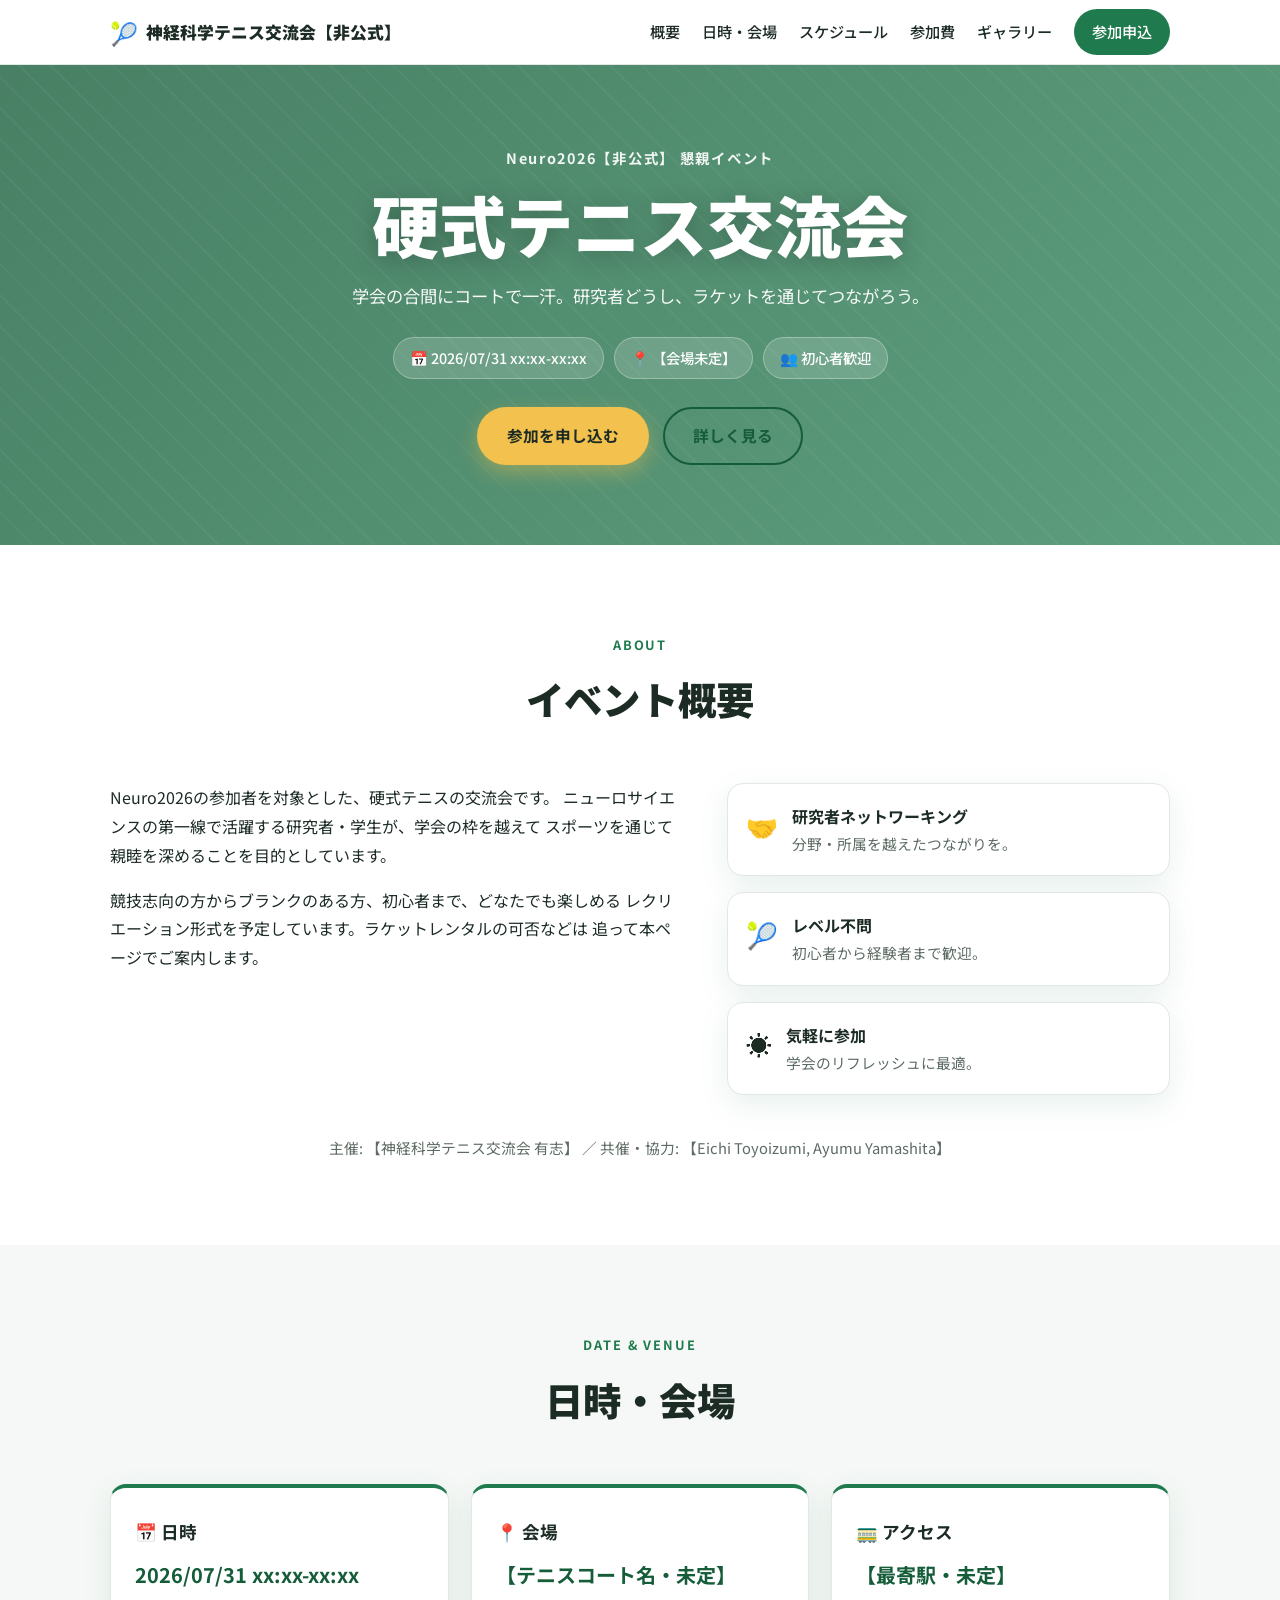
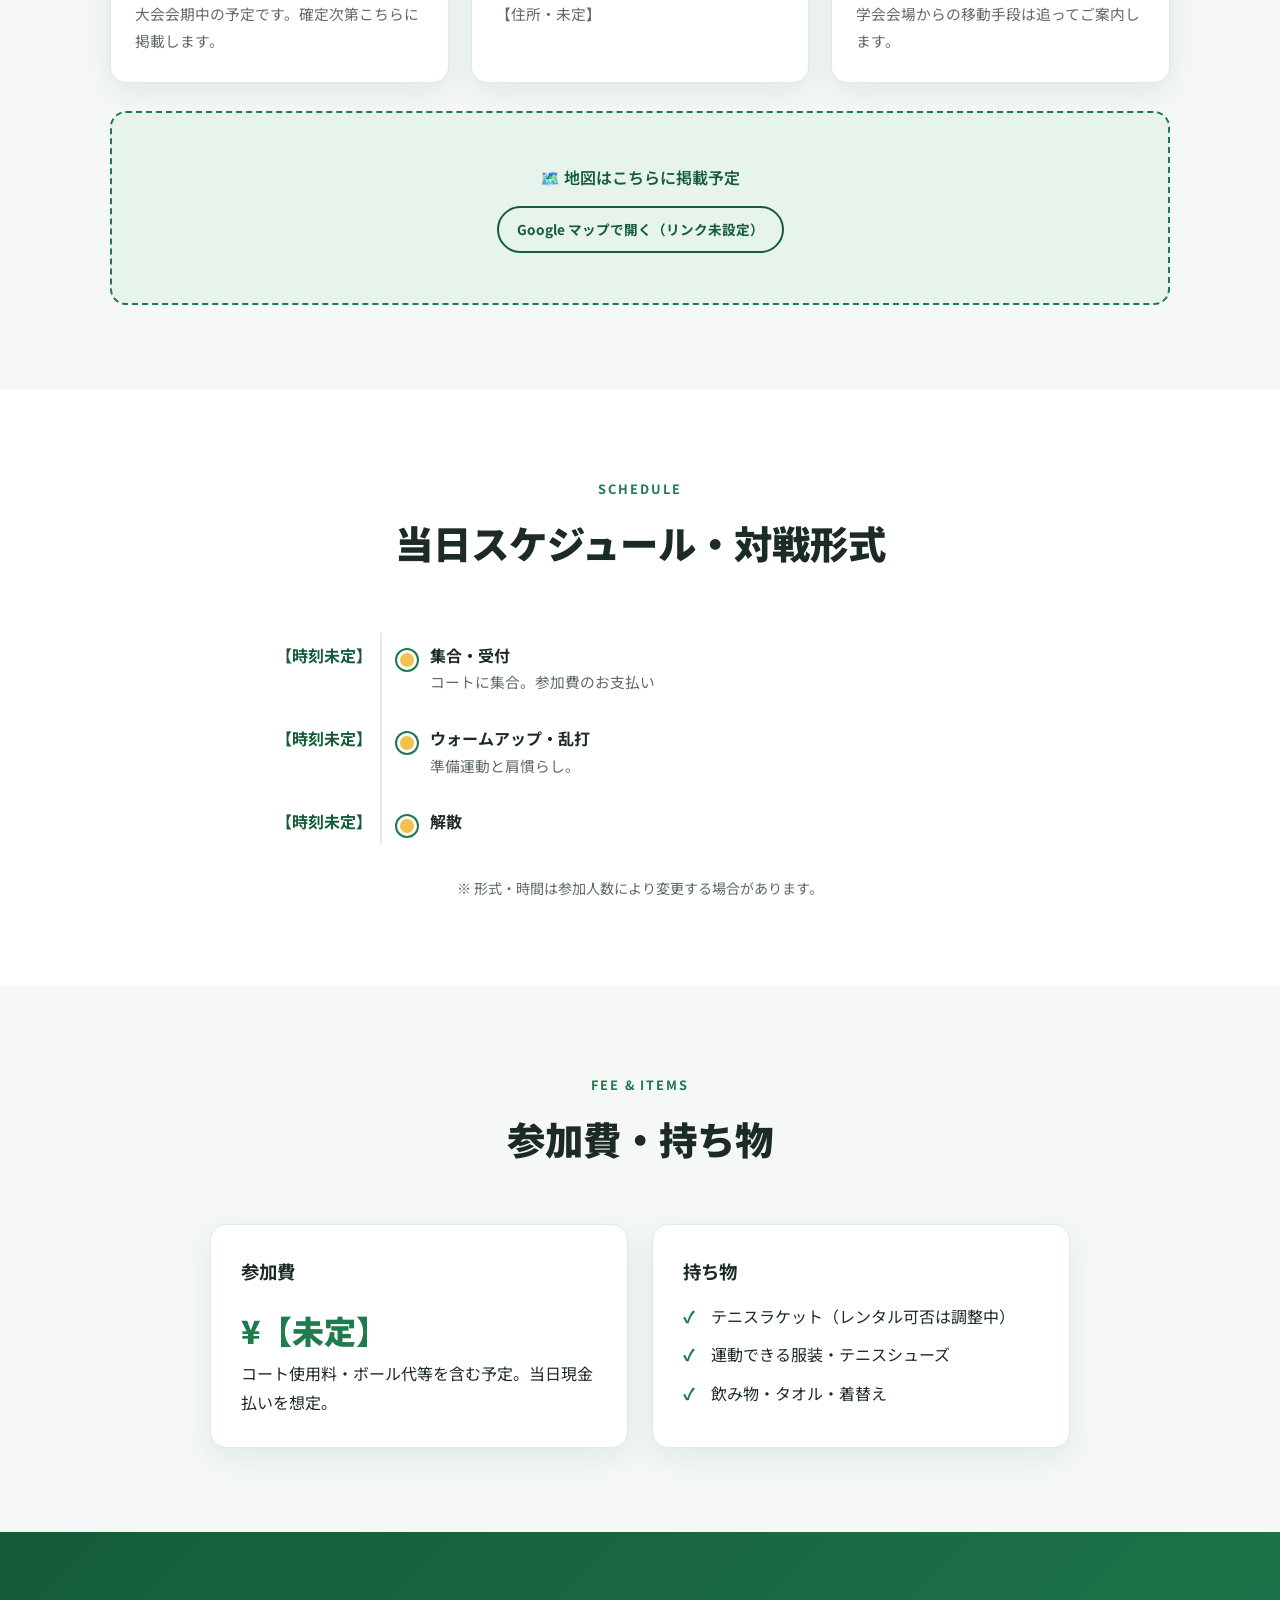
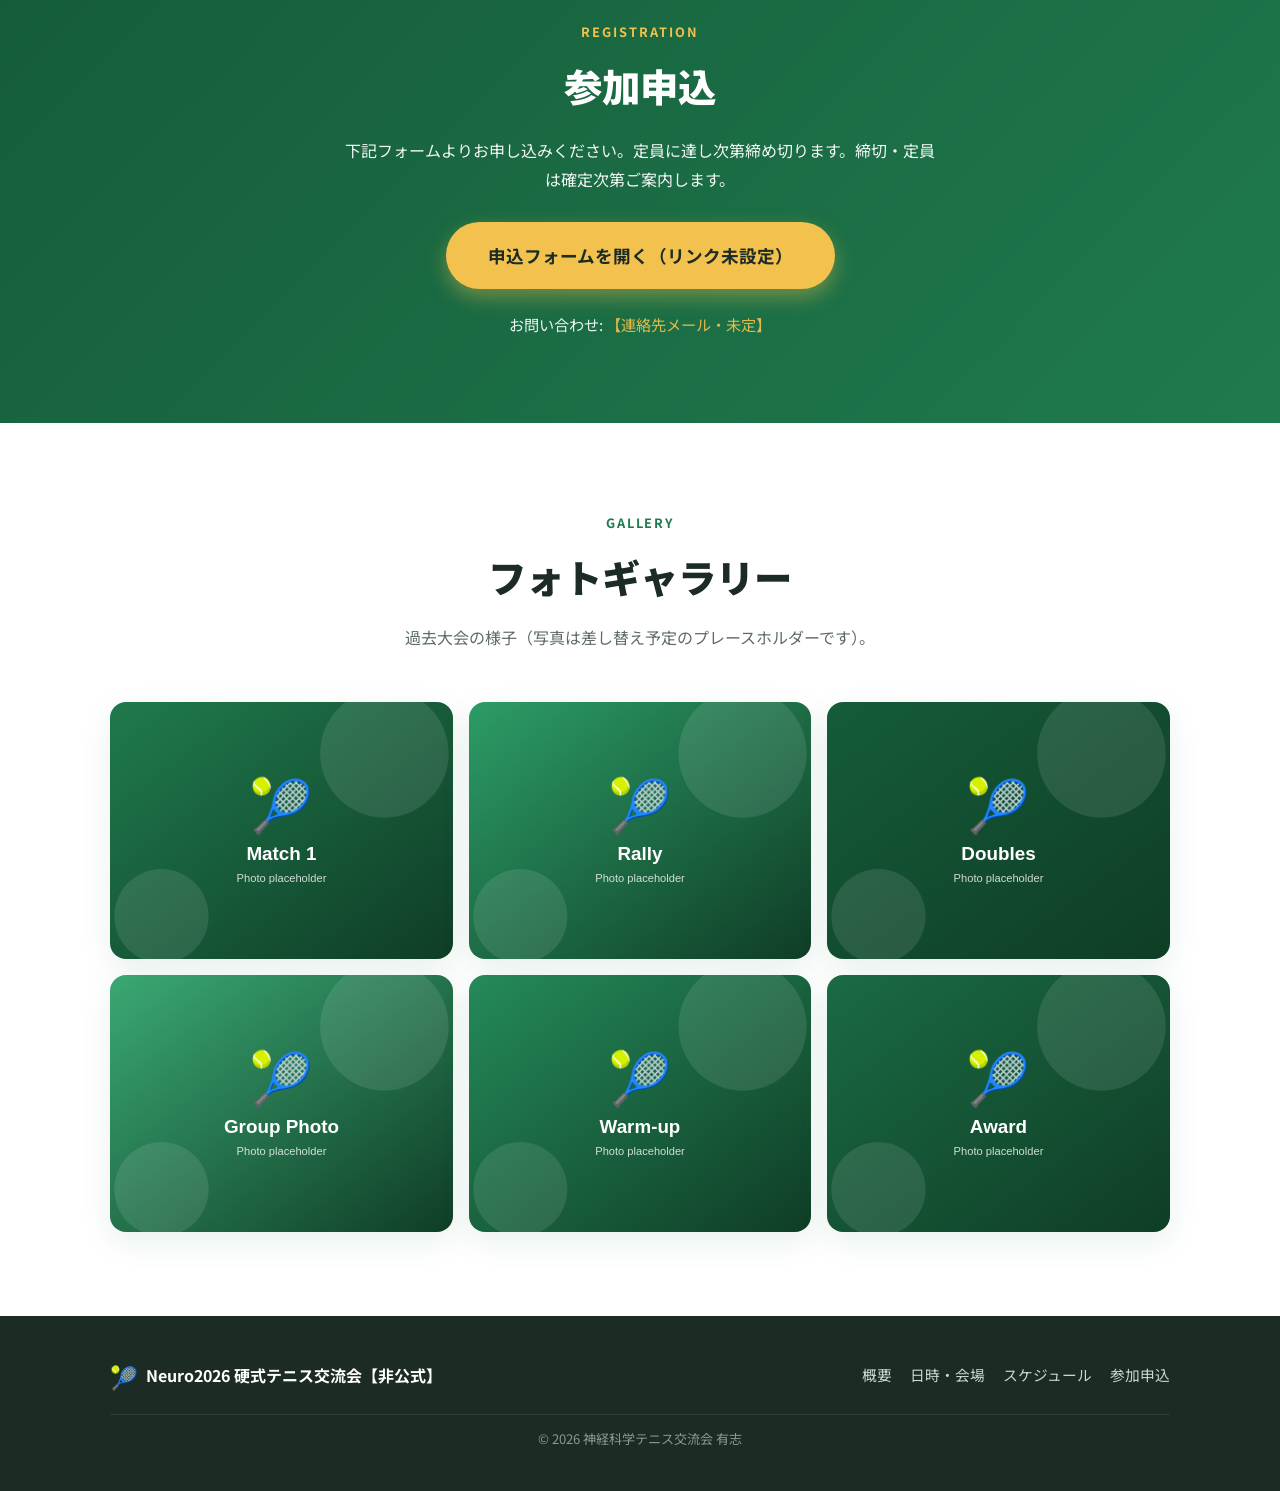
==== commit 2ba3b1b7: "Hero背景画像をcontent.yamlから指定できるようにし表示を調整 8: 3の表示枠とimgベースの背景で横はみ出しを解消し、Neuro2026用の背景画像を追加。 Co-authored-b" ====
--- a/index.html
+++ b/index.html
@@ -33,8 +33,10 @@
   </header>
 
   <!-- ===== Hero ===== -->
-  <section class="hero">
-    <div class="hero-overlay"></div>
+  <section class="hero hero--image">
+    <img class="hero-bg" src="images/Gemini_neuro2026_tennis.png" alt="" aria-hidden="true" />
+    <!-- <img class="hero-bg" src="images/chatGPT_neuro2026_tennis.png" alt="" aria-hidden="true" /> -->
+    <div class="hero-overlay" aria-hidden="true"></div>
     <div class="container hero-content">
       <p class="hero-kicker">Neuro2026【非公式】 懇親イベント</p>
       <h1 class="hero-title">硬式テニス交流会</h1>
--- a/css/style.css
+++ b/css/style.css
@@ -16,7 +16,7 @@
 
 * { box-sizing: border-box; margin: 0; padding: 0; }
 
-html { scroll-behavior: smooth; scroll-padding-top: 72px; }
+html { scroll-behavior: smooth; scroll-padding-top: 72px; overflow-x: clip; }
 
 body {
   font-family: "Noto Sans JP", system-ui, sans-serif;
@@ -24,6 +24,7 @@
   background: var(--bg);
   line-height: 1.8;
   -webkit-font-smoothing: antialiased;
+  overflow-x: clip;
 }
 
 img { max-width: 100%; display: block; }
@@ -79,13 +80,40 @@
   padding: 110px 0 96px;
   overflow: hidden;
 }
+.hero--image {
+  background: none;
+  padding: 0;
+  /* 背景画像 8:3（1920×720 等）に合わせた表示領域 */
+  min-height: clamp(380px, 37.5vw, 720px);
+  display: flex;
+  align-items: center;
+  justify-content: center;
+}
+.hero-bg {
+  position: absolute;
+  top: 50%; left: 50%;
+  transform: translate(-50%, -50%);
+  min-width: 100%; min-height: 100%;
+  width: auto; height: auto;
+  object-fit: cover; object-position: center;
+  z-index: 0;
+}
+.hero--image .hero-content {
+  padding: 48px 20px;
+  width: 100%;
+}
+.hero-overlay {
+  position: absolute; inset: 0;
+  background: linear-gradient(135deg, rgba(21, 92, 57, .78), rgba(31, 122, 77, .72));
+  z-index: 1; pointer-events: none;
+}
 .hero::after {
-  content: ""; position: absolute; inset: 0;
+  content: ""; position: absolute; inset: 0; z-index: 2;
   background-image:
     repeating-linear-gradient(45deg, rgba(255,255,255,.04) 0 2px, transparent 2px 22px);
   pointer-events: none;
 }
-.hero-content { position: relative; z-index: 1; }
+.hero-content { position: relative; z-index: 3; }
 .hero-kicker { letter-spacing: .12em; font-weight: 700; opacity: .92; margin-bottom: 14px; font-size: .9rem; }
 .hero-title {
   font-size: clamp(2.4rem, 7vw, 4.2rem); font-weight: 900; line-height: 1.15;
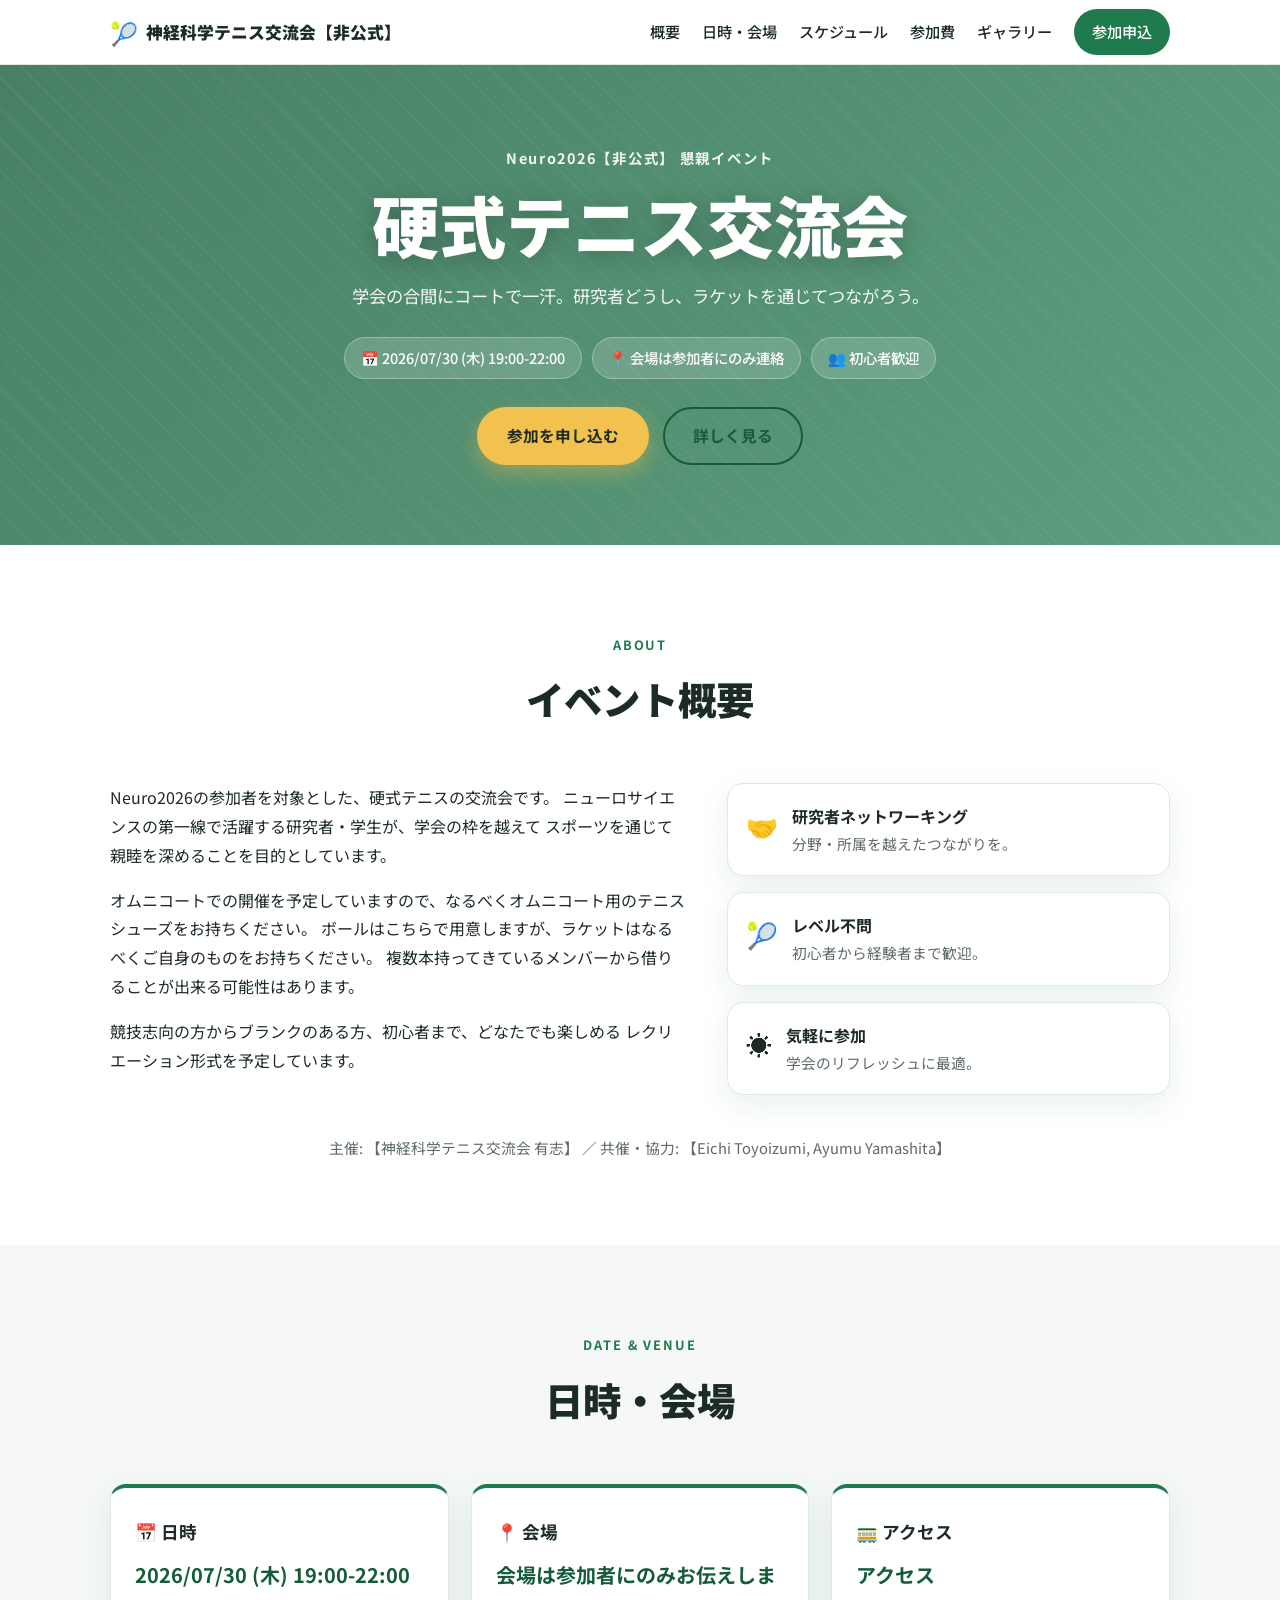
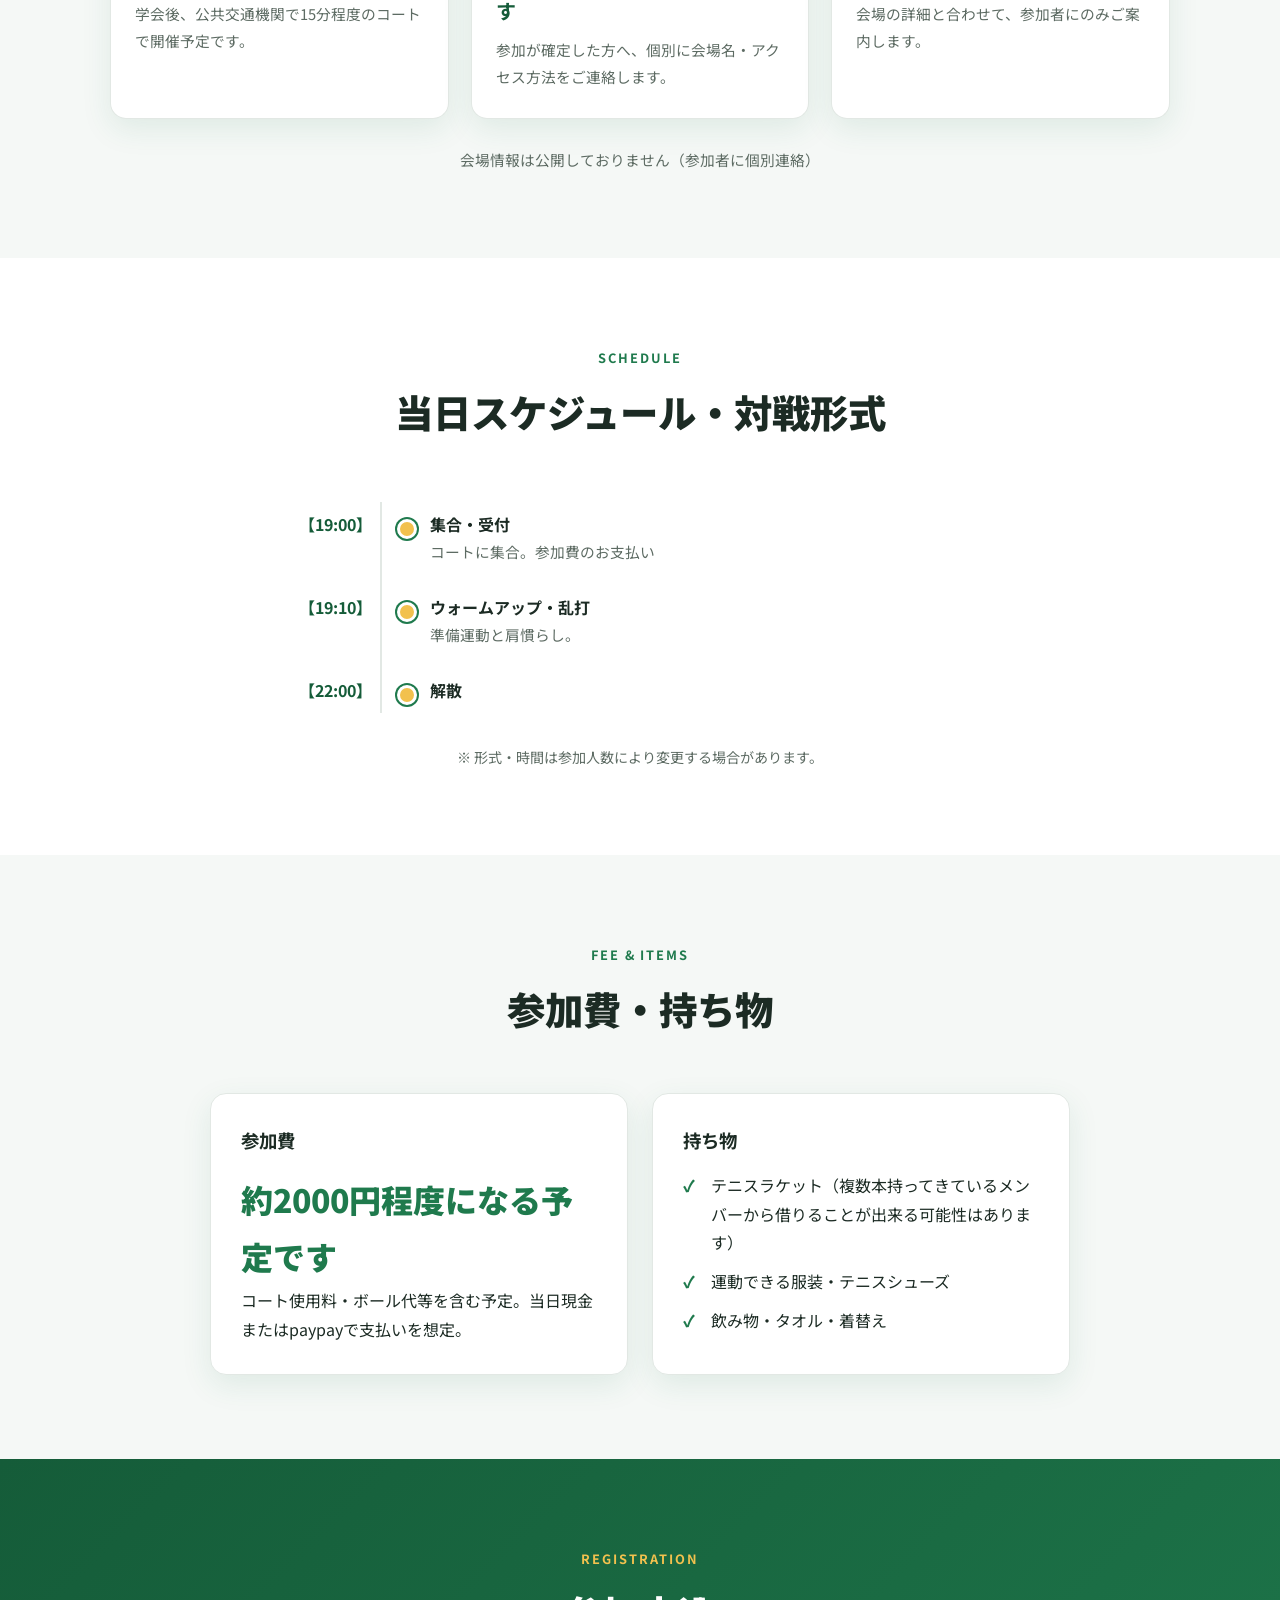
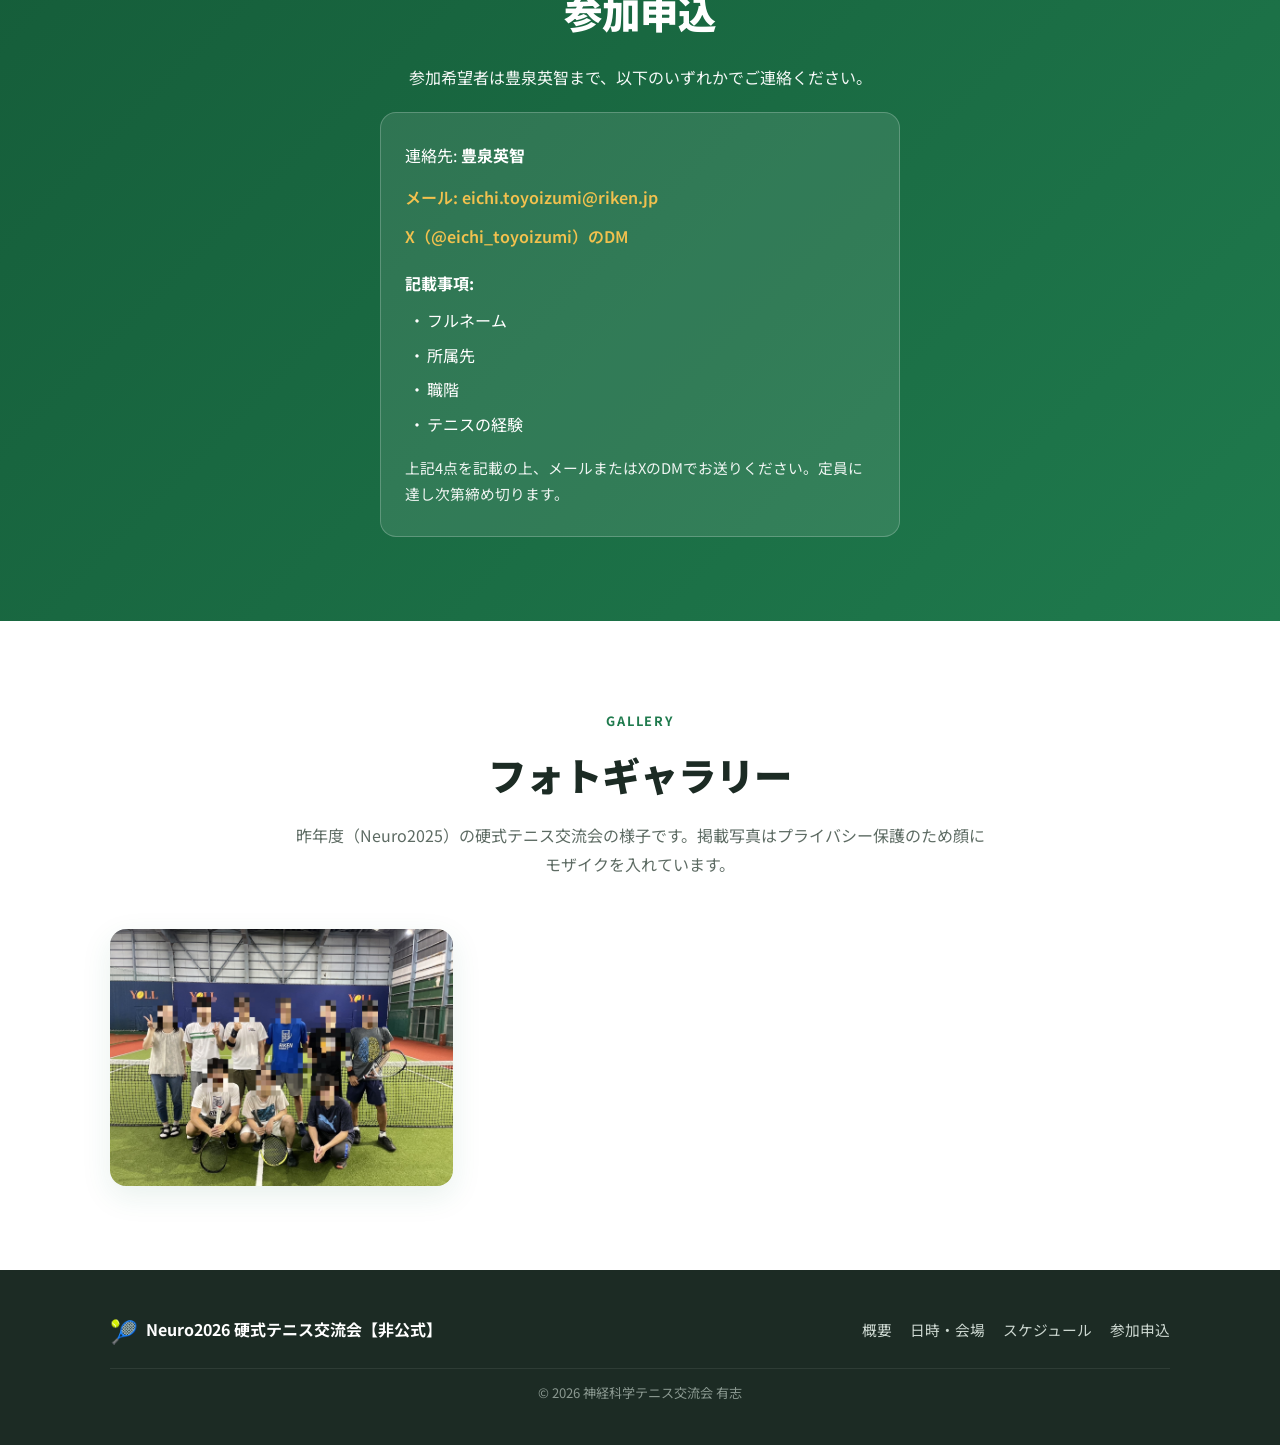
==== commit f925b8ac: "会場非公開・参加連絡先を反映し、昨年度写真をギャラリーに追加 豊泉さんへのメール/X DMでの参加申込に変更。会場は参加者のみ連絡。 Neuro2025集合写真は顔にモザイクを入れた版のみ公開。  C" ====
--- a/index.html
+++ b/index.html
@@ -8,7 +8,7 @@
   <link rel="preconnect" href="https://fonts.googleapis.com" />
   <link rel="preconnect" href="https://fonts.gstatic.com" crossorigin />
   <link href="https://fonts.googleapis.com/css2?family=Noto+Sans+JP:wght@400;500;700;900&display=swap" rel="stylesheet" />
-  <link rel="stylesheet" href="css/style.css" />
+  <link rel="stylesheet" href="css/style.css?v=4" />
 </head>
 <body>
   <!-- ===== Header / Nav ===== -->
@@ -34,16 +34,16 @@
 
   <!-- ===== Hero ===== -->
   <section class="hero hero--image">
-    <img class="hero-bg" src="images/Gemini_neuro2026_tennis.png" alt="" aria-hidden="true" />
-    <!-- <img class="hero-bg" src="images/chatGPT_neuro2026_tennis.png" alt="" aria-hidden="true" /> -->
-    <div class="hero-overlay" aria-hidden="true"></div>
+    <div class="hero-media" aria-hidden="true">
+      <img class="hero-bg" src="images/Gemini_neuro2026_tennis.png" alt="" />
+    </div>
     <div class="container hero-content">
       <p class="hero-kicker">Neuro2026【非公式】 懇親イベント</p>
       <h1 class="hero-title">硬式テニス交流会</h1>
       <p class="hero-sub">学会の合間にコートで一汗。研究者どうし、ラケットを通じてつながろう。</p>
       <div class="hero-meta">
-        <span class="hero-chip">📅 2026/07/31 xx:xx-xx:xx</span>
-        <span class="hero-chip">📍 【会場未定】</span>
+        <span class="hero-chip">📅 2026/07/30 (木) 19:00-22:00</span>
+        <span class="hero-chip">📍 会場は参加者にのみ連絡</span>
         <span class="hero-chip">👥 初心者歓迎</span>
       </div>
       <div class="hero-actions">
@@ -64,7 +64,8 @@
         <div class="about-grid">
           <div class="about-lead">
             <p>Neuro2026の参加者を対象とした、硬式テニスの交流会です。 ニューロサイエンスの第一線で活躍する研究者・学生が、学会の枠を越えて スポーツを通じて親睦を深めることを目的としています。</p>
-            <p>競技志向の方からブランクのある方、初心者まで、どなたでも楽しめる レクリエーション形式を予定しています。ラケットレンタルの可否などは 追って本ページでご案内します。</p>
+            <p>オムニコートでの開催を予定していますので、なるべくオムニコート用のテニスシューズをお持ちください。 ボールはこちらで用意しますが、ラケットはなるべくご自身のものをお持ちください。 複数本持ってきているメンバーから借りることが出来る可能性はあります。</p>
+            <p>競技志向の方からブランクのある方、初心者まで、どなたでも楽しめる レクリエーション形式を予定しています。</p>
           </div>
           <ul class="about-points">
             <li><span class="point-ico">🤝</span><div><strong>研究者ネットワーキング</strong><p>分野・所属を越えたつながりを。</p></div></li>
@@ -86,26 +87,21 @@
         <div class="info-cards">
           <div class="info-card">
             <h3>📅 日時</h3>
-            <p class="info-big">2026/07/31 xx:xx-xx:xx</p>
-            <p>大会会期中の予定です。確定次第こちらに掲載します。</p>
+            <p class="info-big">2026/07/30 (木) 19:00-22:00</p>
+            <p>学会後、公共交通機関で15分程度のコートで開催予定です。</p>
           </div>
           <div class="info-card">
             <h3>📍 会場</h3>
-            <p class="info-big">【テニスコート名・未定】</p>
-            <p>【住所・未定】</p>
+            <p class="info-big">会場は参加者にのみお伝えします</p>
+            <p>参加が確定した方へ、個別に会場名・アクセス方法をご連絡します。</p>
           </div>
           <div class="info-card">
             <h3>🚃 アクセス</h3>
-            <p class="info-big">【最寄駅・未定】</p>
-            <p>学会会場からの移動手段は追ってご案内します。</p>
-          </div>
-        </div>
-        <div class="map-frame">
-          <div class="map-placeholder">
-            <span>🗺️ 地図はこちらに掲載予定</span>
-            <a href="#" class="btn btn-ghost btn-sm" data-placeholder>Google マップで開く（リンク未設定）</a>
-          </div>
-        </div>
+            <p class="info-big">アクセス</p>
+            <p>会場の詳細と合わせて、参加者にのみご案内します。</p>
+          </div>
+        </div>
+        <p class="map-note">会場情報は公開しておりません（参加者に個別連絡）</p>
       </div>
     </section>
 
@@ -118,15 +114,15 @@
         </div>
         <ol class="timeline">
           <li>
-            <span class="tl-time">【時刻未定】</span>
+            <span class="tl-time">【19:00】</span>
             <div class="tl-body"><strong>集合・受付</strong><p>コートに集合。参加費のお支払い</p></div>
           </li>
           <li>
-            <span class="tl-time">【時刻未定】</span>
+            <span class="tl-time">【19:10】</span>
             <div class="tl-body"><strong>ウォームアップ・乱打</strong><p>準備運動と肩慣らし。</p></div>
           </li>
           <li>
-            <span class="tl-time">【時刻未定】</span>
+            <span class="tl-time">【22:00】</span>
             <div class="tl-body"><strong>解散</strong><p></p></div>
           </li>
         </ol>
@@ -144,13 +140,13 @@
         <div class="fee-grid">
           <div class="fee-card">
             <h3>参加費</h3>
-            <p class="fee-amount">¥【未定】</p>
-            <p>コート使用料・ボール代等を含む予定。当日現金払いを想定。</p>
+            <p class="fee-amount">約2000円程度になる予定です</p>
+            <p>コート使用料・ボール代等を含む予定。当日現金またはpaypayで支払いを想定。</p>
           </div>
           <div class="fee-card">
             <h3>持ち物</h3>
             <ul class="check-list">
-              <li>テニスラケット（レンタル可否は調整中）</li>
+              <li>テニスラケット（複数本持ってきているメンバーから借りることが出来る可能性はあります）</li>
               <li>運動できる服装・テニスシューズ</li>
               <li>飲み物・タオル・着替え</li>
             </ul>
@@ -164,11 +160,22 @@
       <div class="container register-inner">
         <span class="section-label light">Registration</span>
         <h2 class="section-title light">参加申込</h2>
-        <p class="register-lead">下記フォームよりお申し込みください。定員に達し次第締め切ります。締切・定員は確定次第ご案内します。</p>
-        <a href="#" class="btn btn-primary btn-lg" data-placeholder>申込フォームを開く（リンク未設定）</a>
-        <p class="contact">
-          お問い合わせ: <a href="mailto:example@example.com" data-placeholder>【連絡先メール・未定】</a>
-        </p>
+        <p class="register-lead">参加希望者は豊泉英智まで、以下のいずれかでご連絡ください。</p>
+        <div class="register-box">
+          <p class="register-contact-name">連絡先: <strong>豊泉英智</strong></p>
+          <ul class="register-methods">
+            <li><a href="mailto:eichi.toyoizumi@riken.jp">メール: eichi.toyoizumi@riken.jp</a></li>
+            <li><a href="https://x.com/eichi_toyoizumi" target="_blank" rel="noopener noreferrer">X（@eichi_toyoizumi）のDM</a></li>
+          </ul>
+          <p class="register-required">記載事項:</p>
+          <ul class="register-fields">
+            <li>フルネーム</li>
+            <li>所属先</li>
+            <li>職階</li>
+            <li>テニスの経験</li>
+          </ul>
+          <p class="register-note">上記4点を記載の上、メールまたはXのDMでお送りください。定員に達し次第締め切ります。</p>
+        </div>
       </div>
     </section>
 
@@ -178,15 +185,10 @@
         <div class="section-head">
           <span class="section-label">Gallery</span>
           <h2 class="section-title">フォトギャラリー</h2>
-          <p class="section-desc">過去大会の様子（写真は差し替え予定のプレースホルダーです）。</p>
+          <p class="section-desc">昨年度（Neuro2025）の硬式テニス交流会の様子です。掲載写真はプライバシー保護のため顔にモザイクを入れています。</p>
         </div>
         <div class="gallery-grid">
-          <button class="gallery-item" data-full="images/gallery-1.svg"><img src="images/gallery-1.svg" alt="過去大会の様子1" loading="lazy" /></button>
-          <button class="gallery-item" data-full="images/gallery-2.svg"><img src="images/gallery-2.svg" alt="過去大会の様子2" loading="lazy" /></button>
-          <button class="gallery-item" data-full="images/gallery-3.svg"><img src="images/gallery-3.svg" alt="過去大会の様子3" loading="lazy" /></button>
-          <button class="gallery-item" data-full="images/gallery-4.svg"><img src="images/gallery-4.svg" alt="過去大会の様子4" loading="lazy" /></button>
-          <button class="gallery-item" data-full="images/gallery-5.svg"><img src="images/gallery-5.svg" alt="過去大会の様子5" loading="lazy" /></button>
-          <button class="gallery-item" data-full="images/gallery-6.svg"><img src="images/gallery-6.svg" alt="過去大会の様子6" loading="lazy" /></button>
+          <button class="gallery-item" data-full="images/gallery-neuro2025.jpg"><img src="images/gallery-neuro2025.jpg" alt="Neuro2025 硬式テニス交流会（集合写真）" loading="lazy" /></button>
         </div>
       </div>
     </section>
--- a/css/style.css
+++ b/css/style.css
@@ -83,11 +83,27 @@
 .hero--image {
   background: none;
   padding: 0;
+  position: relative;
+  isolation: isolate;
   /* 背景画像 8:3（1920×720 等）に合わせた表示領域 */
   min-height: clamp(380px, 37.5vw, 720px);
   display: flex;
   align-items: center;
   justify-content: center;
+}
+.hero-media {
+  position: absolute;
+  inset: 0;
+  z-index: 0;
+  overflow: hidden;
+}
+.hero--image::before {
+  content: "";
+  position: absolute;
+  inset: 0;
+  z-index: 1;
+  background: linear-gradient(135deg, rgba(21, 92, 57, .78), rgba(31, 122, 77, .72));
+  pointer-events: none;
 }
 .hero-bg {
   position: absolute;
@@ -95,17 +111,13 @@
   transform: translate(-50%, -50%);
   min-width: 100%; min-height: 100%;
   width: auto; height: auto;
+  display: block;
   object-fit: cover; object-position: center;
   z-index: 0;
 }
 .hero--image .hero-content {
   padding: 48px 20px;
   width: 100%;
-}
-.hero-overlay {
-  position: absolute; inset: 0;
-  background: linear-gradient(135deg, rgba(21, 92, 57, .78), rgba(31, 122, 77, .72));
-  z-index: 1; pointer-events: none;
 }
 .hero::after {
   content: ""; position: absolute; inset: 0; z-index: 2;
@@ -200,9 +212,22 @@
   text-align: center; color: #fff;
 }
 .register-inner { max-width: 640px; margin: 0 auto; }
-.register-lead { margin: 16px auto 28px; opacity: .95; }
-.contact { margin-top: 22px; font-size: .95rem; opacity: .92; }
-.contact a { color: var(--accent); }
+.register-lead { margin: 16px auto 20px; opacity: .95; }
+.map-note { text-align: center; margin-top: 28px; color: var(--muted); font-size: .92rem; }
+
+.register-box {
+  background: rgba(255, 255, 255, .1); border: 1px solid rgba(255, 255, 255, .22);
+  border-radius: var(--radius); padding: 28px 24px; text-align: left; max-width: 520px; margin: 0 auto;
+}
+.register-contact-name { margin-bottom: 14px; }
+.register-methods { list-style: none; display: grid; gap: 10px; margin-bottom: 18px; }
+.register-methods a { color: var(--accent); font-weight: 600; }
+.register-methods a:hover { text-decoration: underline; }
+.register-required { font-weight: 700; margin-bottom: 8px; }
+.register-fields { list-style: none; display: grid; gap: 6px; margin-bottom: 16px; padding-left: 0; }
+.register-fields li { position: relative; padding-left: 22px; }
+.register-fields li::before { content: "・"; position: absolute; left: 4px; }
+.register-note { font-size: .92rem; opacity: .92; margin: 0; }
 
 /* ===== Gallery ===== */
 .gallery-grid { display: grid; grid-template-columns: repeat(3, 1fr); gap: 16px; }
@@ -254,6 +279,42 @@
   .timeline::before { left: 92px; }
   .timeline li { grid-template-columns: 92px 1fr; gap: 14px; }
   .section { padding: 60px 0; }
+  /* スマホ: 画像は横長バナー、テキストは下の緑背景に */
+  .hero--image {
+    min-height: unset;
+    display: block;
+    background: linear-gradient(135deg, var(--green-dark), var(--green));
+  }
+  .hero-media {
+    position: relative;
+    aspect-ratio: 16 / 9;
+    width: 100%;
+    max-height: 36vh;
+  }
+  .hero--image::before,
+  .hero--image::after { display: none; }
+  .hero-media::before {
+    content: "";
+    position: absolute;
+    inset: 0;
+    z-index: 1;
+    background: linear-gradient(135deg, rgba(21, 92, 57, .78), rgba(31, 122, 77, .72));
+    pointer-events: none;
+  }
+  .hero-media::after {
+    content: "";
+    position: absolute;
+    inset: 0;
+    z-index: 2;
+    background-image: repeating-linear-gradient(45deg, rgba(255,255,255,.04) 0 2px, transparent 2px 22px);
+    pointer-events: none;
+  }
+  .hero--image .hero-content { padding: 28px 20px 36px; }
+  .hero--image .btn-ghost {
+    color: #fff;
+    border-color: rgba(255, 255, 255, .55);
+  }
+  .hero--image .btn-ghost:hover { background: rgba(255, 255, 255, .12); }
 }
 @media (max-width: 420px) {
   .gallery-grid { grid-template-columns: 1fr; }
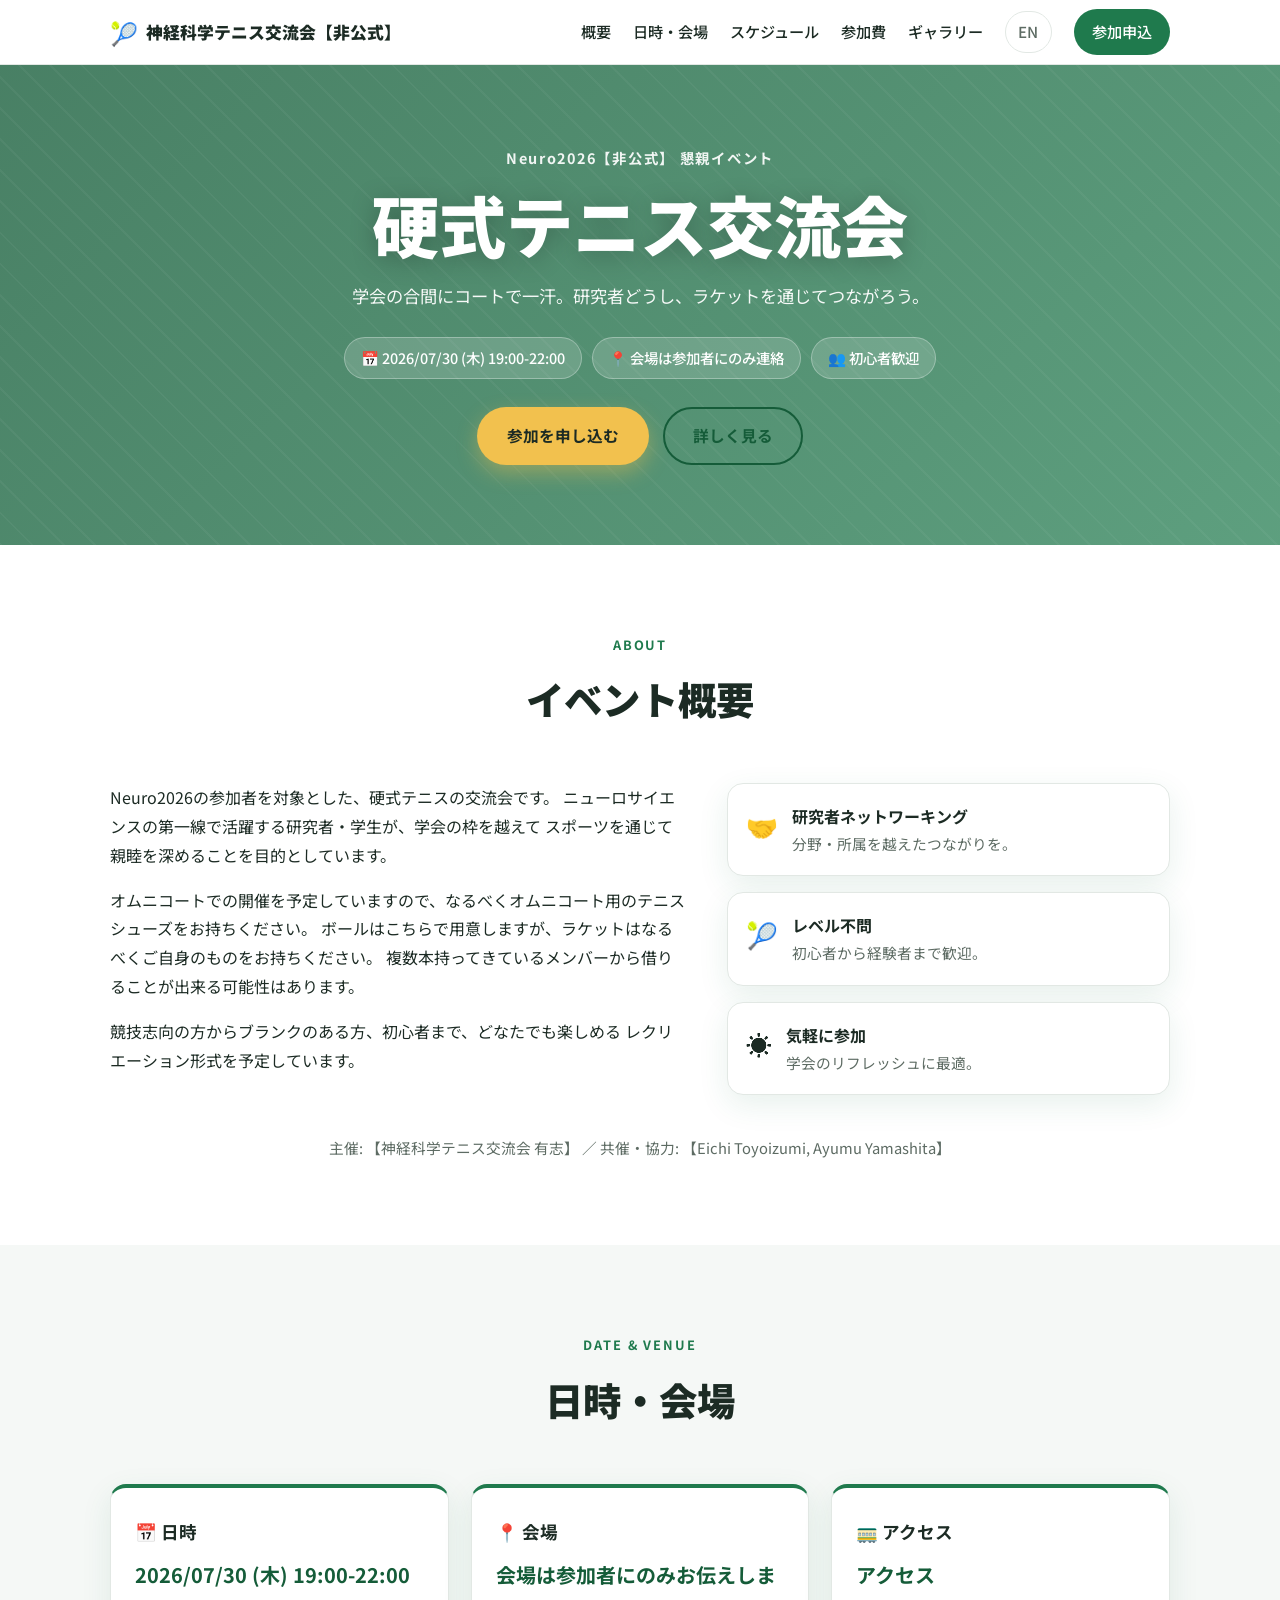
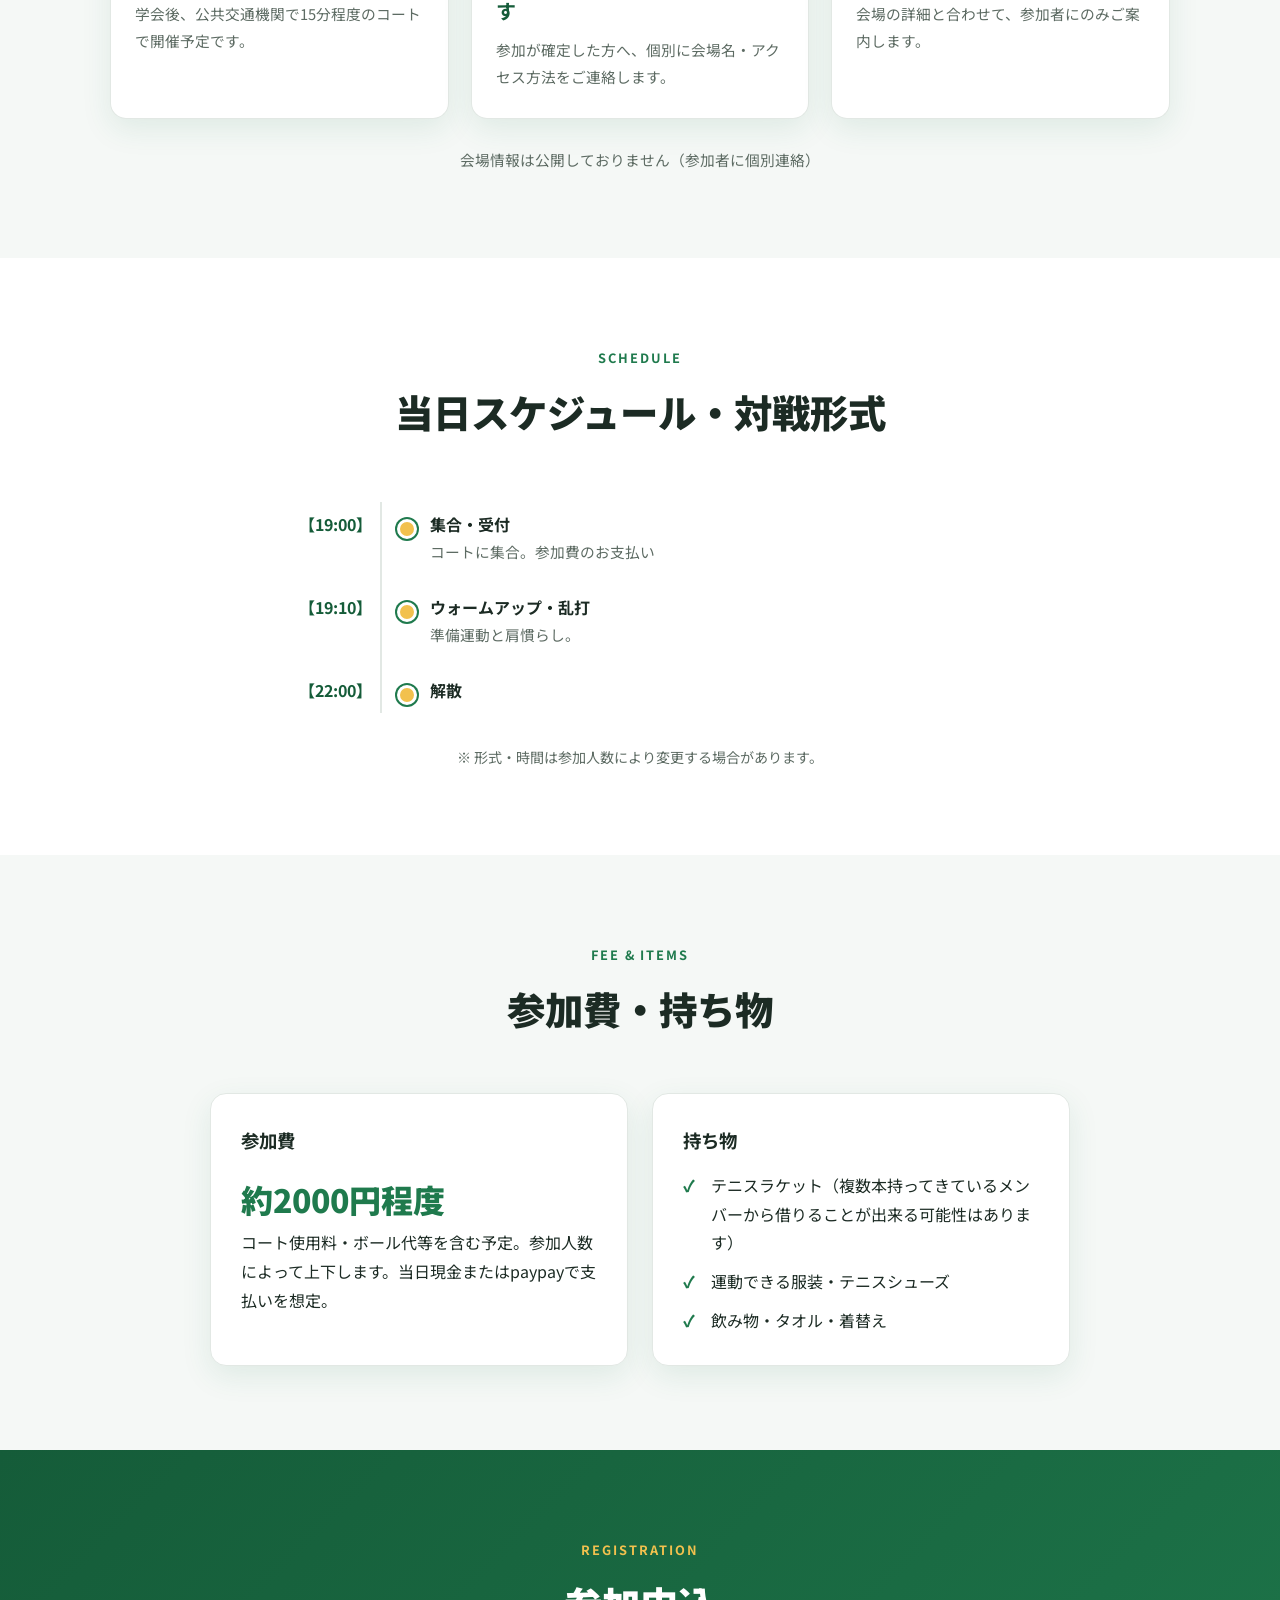
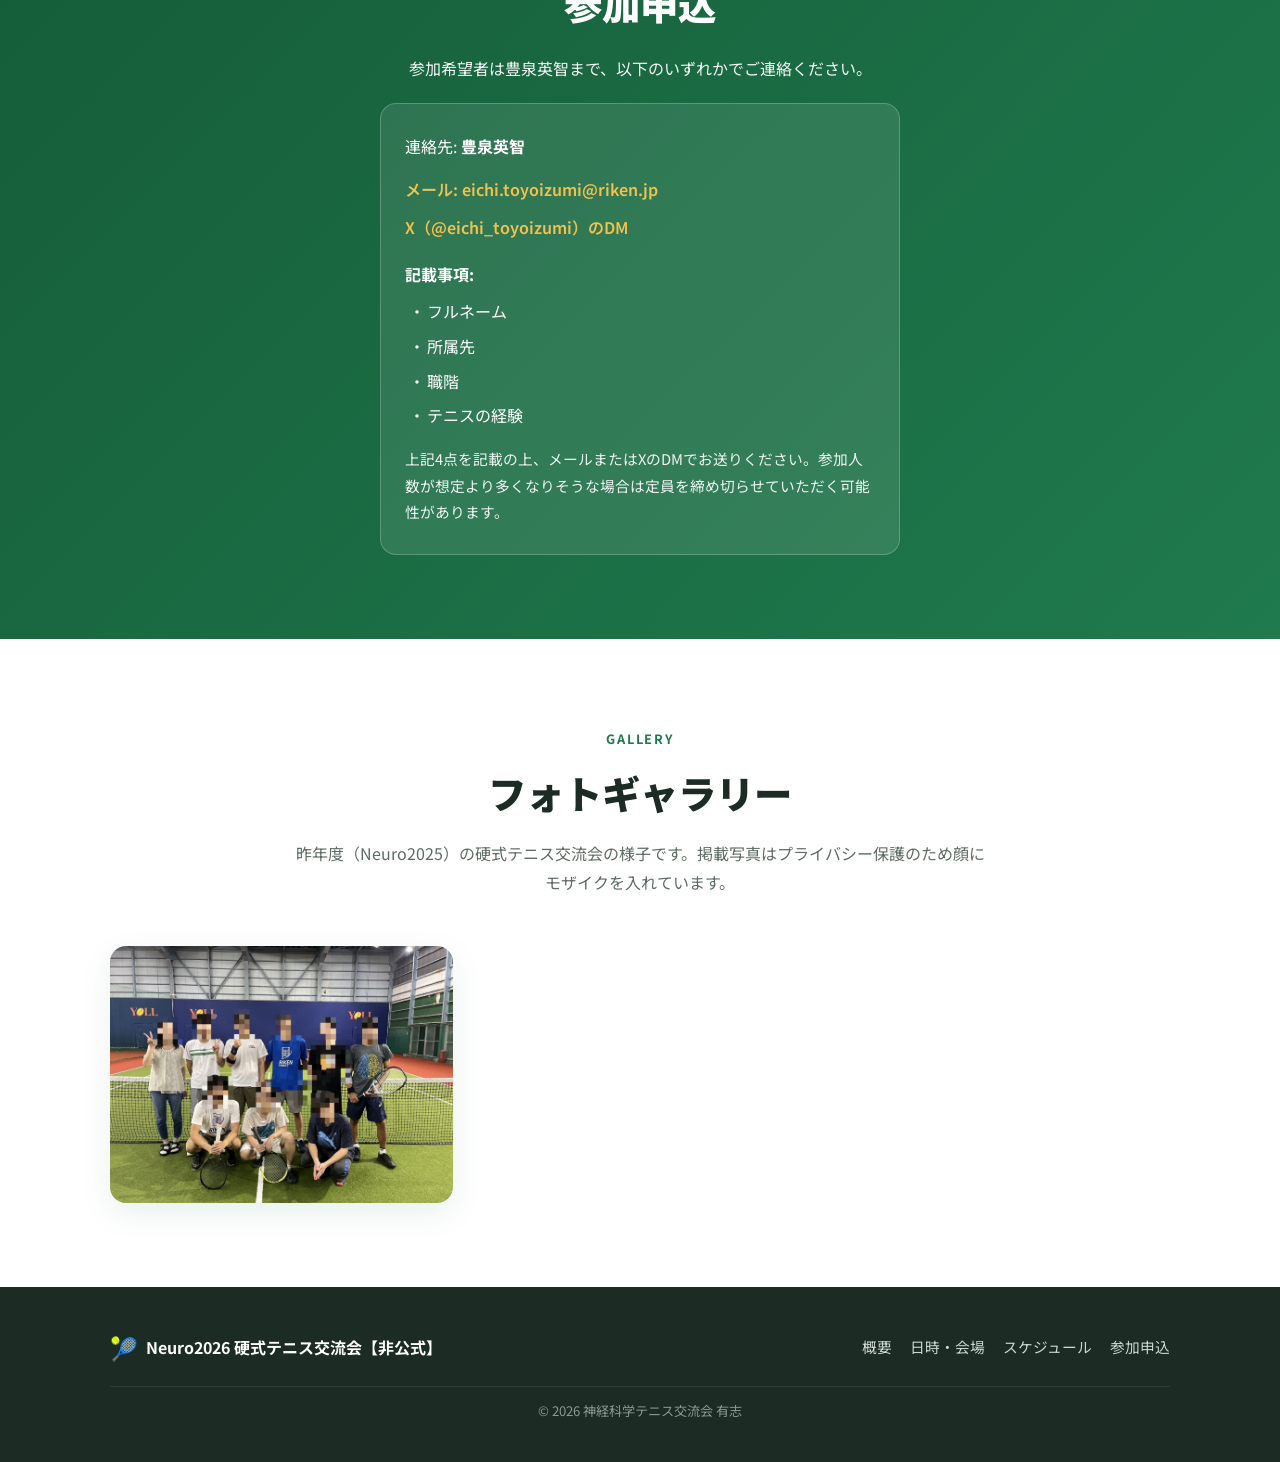
==== commit bd145ca1: "英語版ページと言語切り替えを追加し、参加費・申込案内を更新 content.yaml / content.en.yaml から ja/en を生成。参加費表記と定員に関する注記を反映。  Co-aut" ====
--- a/index.html
+++ b/index.html
@@ -5,10 +5,12 @@
   <meta name="viewport" content="width=device-width, initial-scale=1.0" />
   <meta name="description" content="Neuro2026 硬式テニス交流会の案内ページ。日時・会場・参加申込はこちらから。" />
   <title>Neuro2026 硬式テニス交流会【非公式】</title>
+  <link rel="alternate" hreflang="ja" href="./" />
+  <link rel="alternate" hreflang="en" href="en/" />
   <link rel="preconnect" href="https://fonts.googleapis.com" />
   <link rel="preconnect" href="https://fonts.gstatic.com" crossorigin />
   <link href="https://fonts.googleapis.com/css2?family=Noto+Sans+JP:wght@400;500;700;900&display=swap" rel="stylesheet" />
-  <link rel="stylesheet" href="css/style.css?v=4" />
+  <link rel="stylesheet" href="css/style.css?v=5" />
 </head>
 <body>
   <!-- ===== Header / Nav ===== -->
@@ -27,6 +29,7 @@
         <a href="#schedule">スケジュール</a>
         <a href="#fee">参加費</a>
         <a href="#gallery">ギャラリー</a>
+        <a href="en/" class="nav-lang" hreflang="en" lang="en">EN</a>
         <a href="#register" class="nav-cta">参加申込</a>
       </nav>
     </div>
@@ -123,7 +126,7 @@
           </li>
           <li>
             <span class="tl-time">【22:00】</span>
-            <div class="tl-body"><strong>解散</strong><p></p></div>
+            <div class="tl-body"><strong>解散</strong></div>
           </li>
         </ol>
         <p class="note">※ 形式・時間は参加人数により変更する場合があります。</p>
@@ -140,8 +143,8 @@
         <div class="fee-grid">
           <div class="fee-card">
             <h3>参加費</h3>
-            <p class="fee-amount">約2000円程度になる予定です</p>
-            <p>コート使用料・ボール代等を含む予定。当日現金またはpaypayで支払いを想定。</p>
+            <p class="fee-amount">約2000円程度</p>
+            <p>コート使用料・ボール代等を含む予定。参加人数によって上下します。当日現金またはpaypayで支払いを想定。</p>
           </div>
           <div class="fee-card">
             <h3>持ち物</h3>
@@ -174,7 +177,7 @@
             <li>職階</li>
             <li>テニスの経験</li>
           </ul>
-          <p class="register-note">上記4点を記載の上、メールまたはXのDMでお送りください。定員に達し次第締め切ります。</p>
+          <p class="register-note">上記4点を記載の上、メールまたはXのDMでお送りください。参加人数が想定より多くなりそうな場合は定員を締め切らせていただく可能性があります。</p>
         </div>
       </div>
     </section>
--- a/css/style.css
+++ b/css/style.css
@@ -64,6 +64,12 @@
   background: var(--green); color: #fff !important; padding: 9px 18px; border-radius: 999px;
 }
 .nav-cta:hover { background: var(--green-dark); }
+.nav-lang {
+  font-weight: 700; font-size: 0.85rem; letter-spacing: .04em;
+  padding: 6px 12px; border-radius: 999px;
+  border: 1px solid var(--line); color: var(--muted) !important;
+}
+.nav-lang:hover { color: var(--green) !important; border-color: var(--green); background: var(--green-light); }
 
 .nav-toggle { display: none; flex-direction: column; gap: 5px; background: none; border: 0; cursor: pointer; padding: 8px; }
 .nav-toggle span { width: 24px; height: 2px; background: var(--ink); border-radius: 2px; transition: .25s; }
@@ -275,6 +281,7 @@
   }
   .nav-menu.open { max-height: 420px; }
   .nav-menu a { padding: 14px 20px; border-top: 1px solid var(--line); }
+  .nav-lang { margin: 8px 20px; display: inline-block; width: fit-content; }
   .nav-cta { border-radius: 0; text-align: center; }
   .timeline::before { left: 92px; }
   .timeline li { grid-template-columns: 92px 1fr; gap: 14px; }
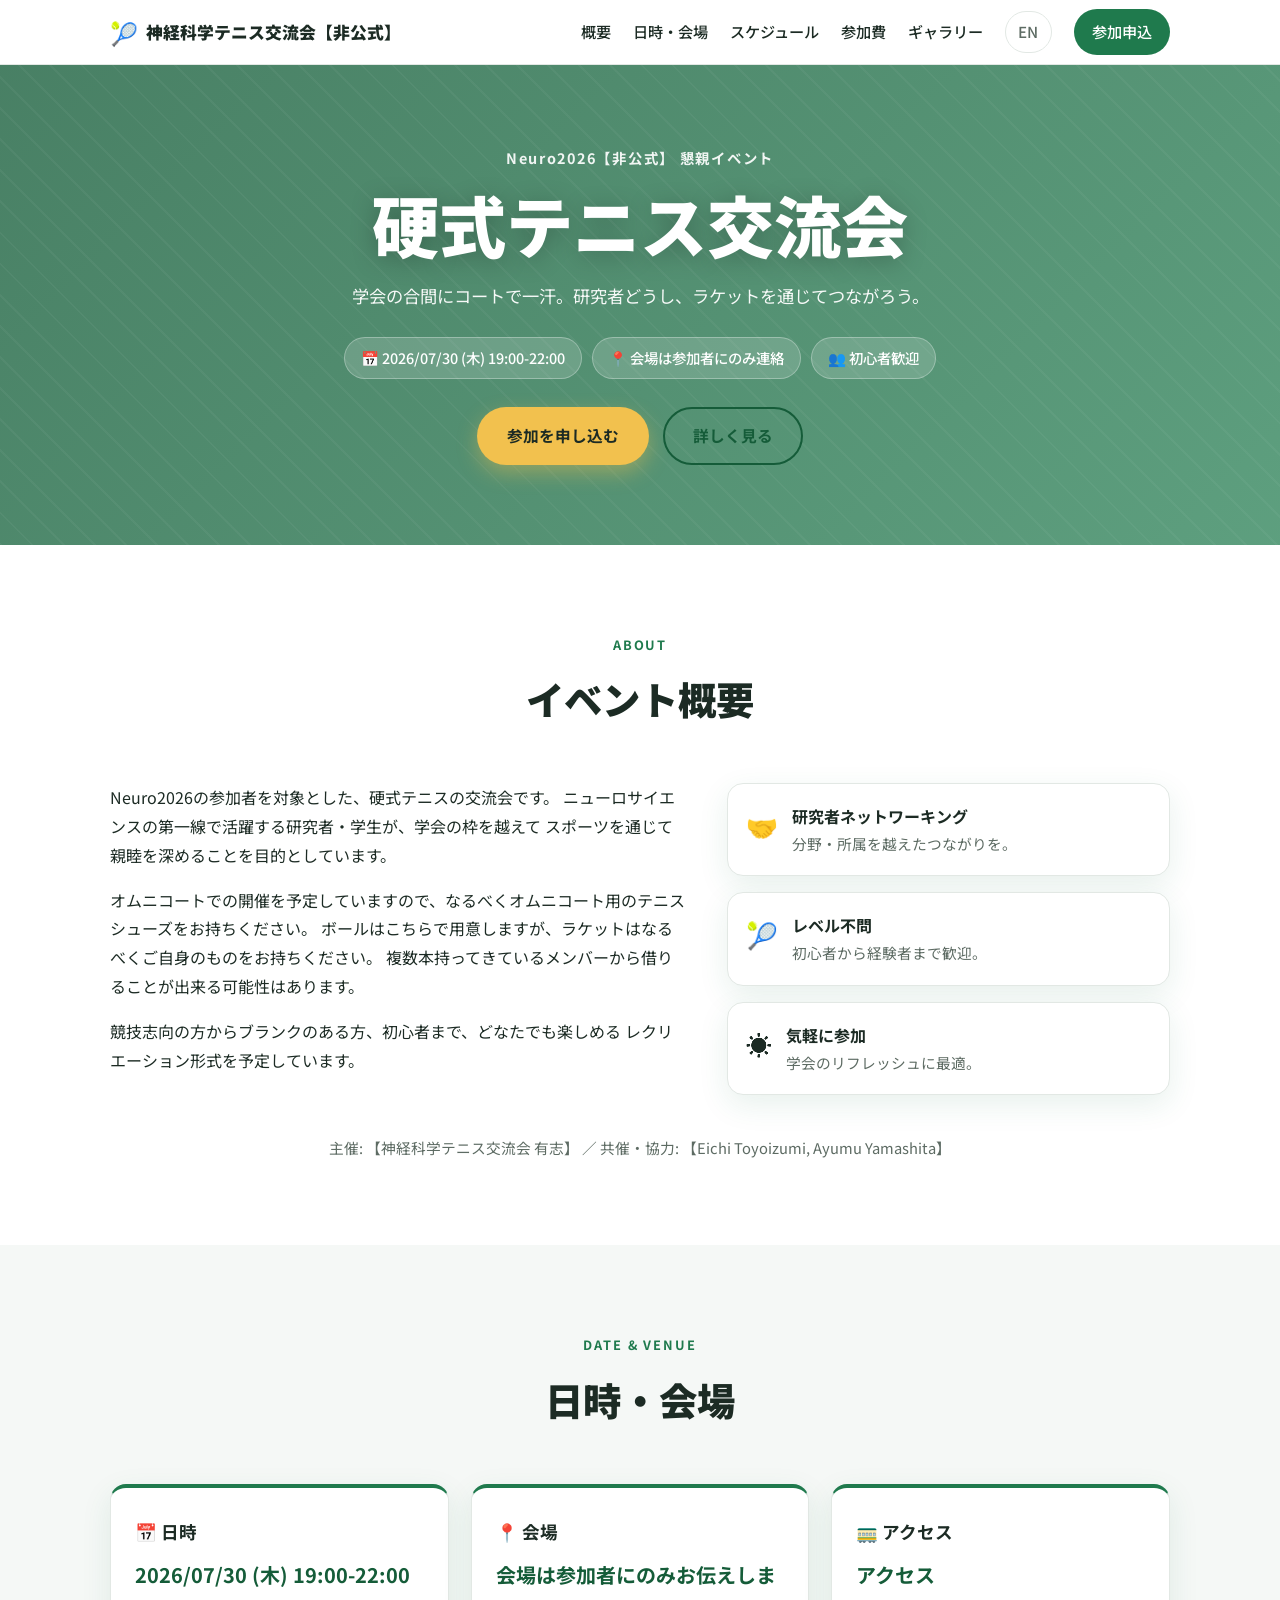
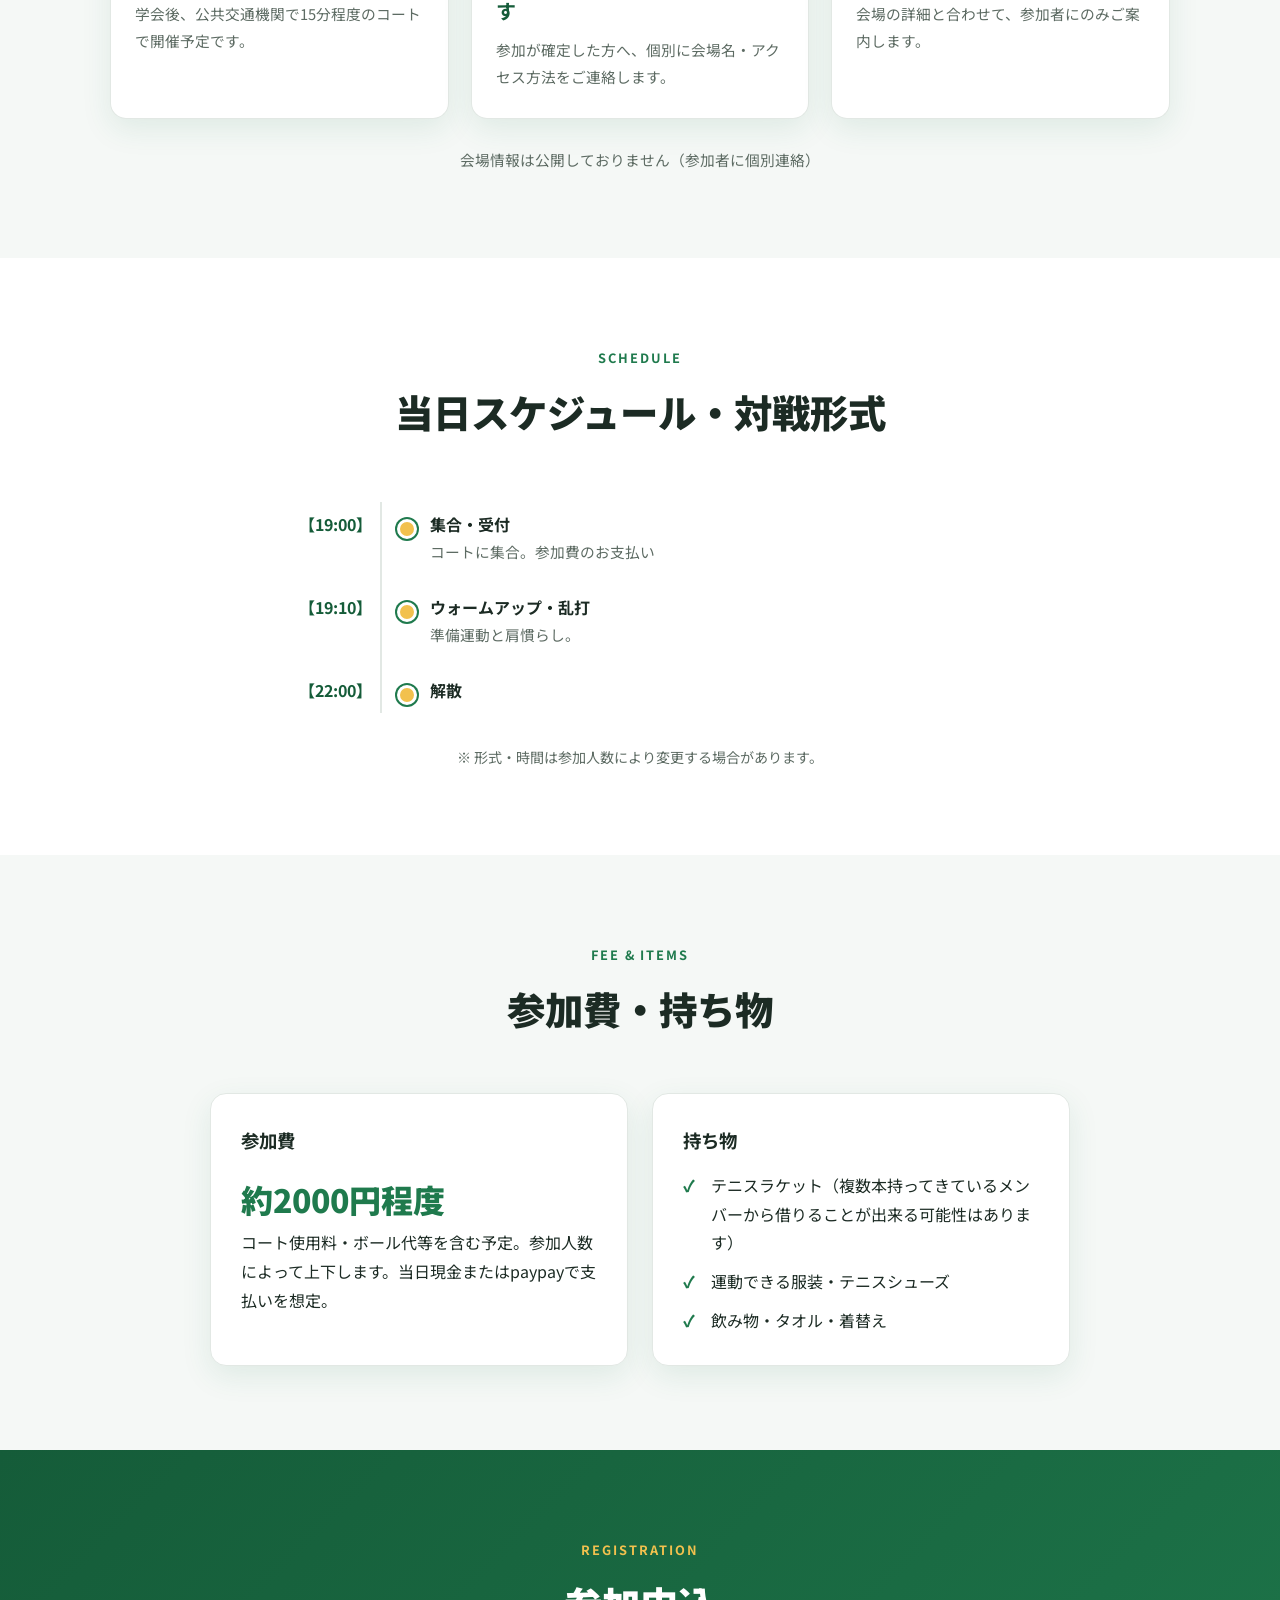
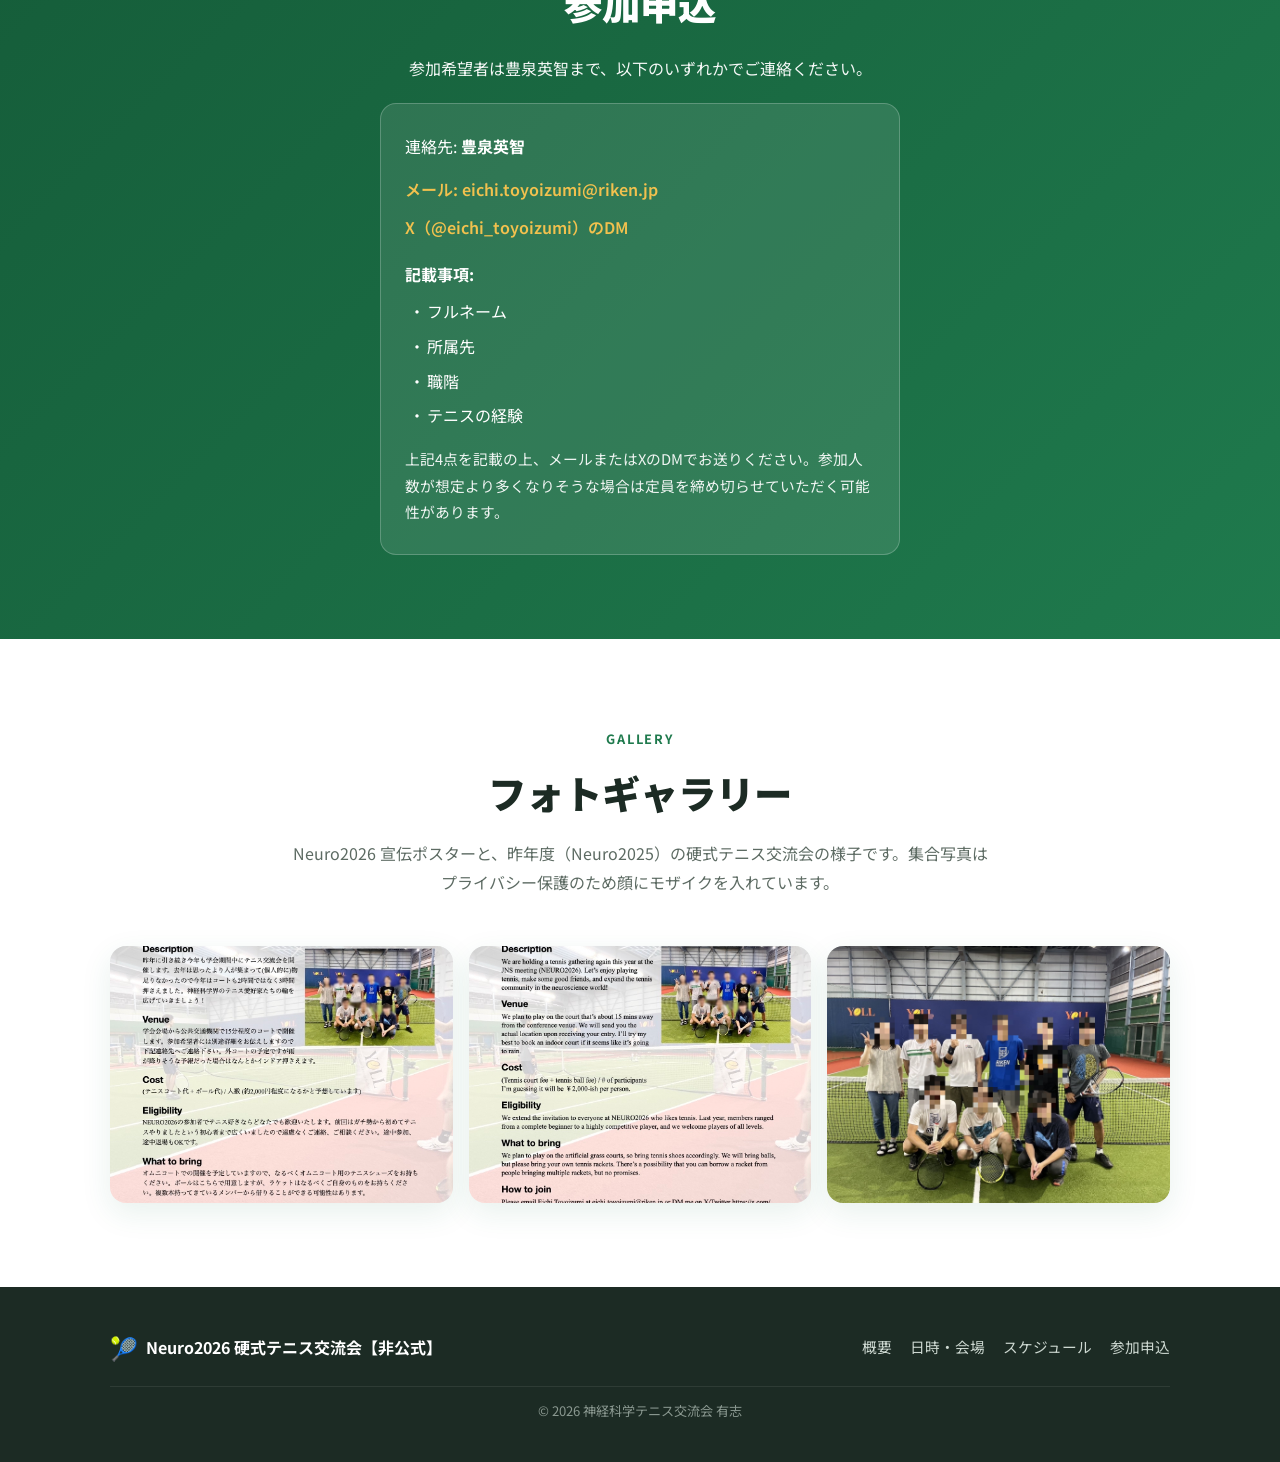
==== commit 8b317fed: "ギャラリーにNeuro2026宣伝ポスター2枚を追加 IMG_6191.jpg と IMG_6192.jpg を日本語・英語ページのギャラリーに掲載。  Co-authored-by: Cursor " ====
--- a/index.html
+++ b/index.html
@@ -188,9 +188,11 @@
         <div class="section-head">
           <span class="section-label">Gallery</span>
           <h2 class="section-title">フォトギャラリー</h2>
-          <p class="section-desc">昨年度（Neuro2025）の硬式テニス交流会の様子です。掲載写真はプライバシー保護のため顔にモザイクを入れています。</p>
+          <p class="section-desc">Neuro2026 宣伝ポスターと、昨年度（Neuro2025）の硬式テニス交流会の様子です。集合写真はプライバシー保護のため顔にモザイクを入れています。</p>
         </div>
         <div class="gallery-grid">
+          <button class="gallery-item" data-full="images/IMG_6191.jpg"><img src="images/IMG_6191.jpg" alt="Neuro2026 硬式テニス交流会 宣伝ポスター（1）" loading="lazy" /></button>
+          <button class="gallery-item" data-full="images/IMG_6192.jpg"><img src="images/IMG_6192.jpg" alt="Neuro2026 硬式テニス交流会 宣伝ポスター（2）" loading="lazy" /></button>
           <button class="gallery-item" data-full="images/gallery-neuro2025.jpg"><img src="images/gallery-neuro2025.jpg" alt="Neuro2025 硬式テニス交流会（集合写真）" loading="lazy" /></button>
         </div>
       </div>
